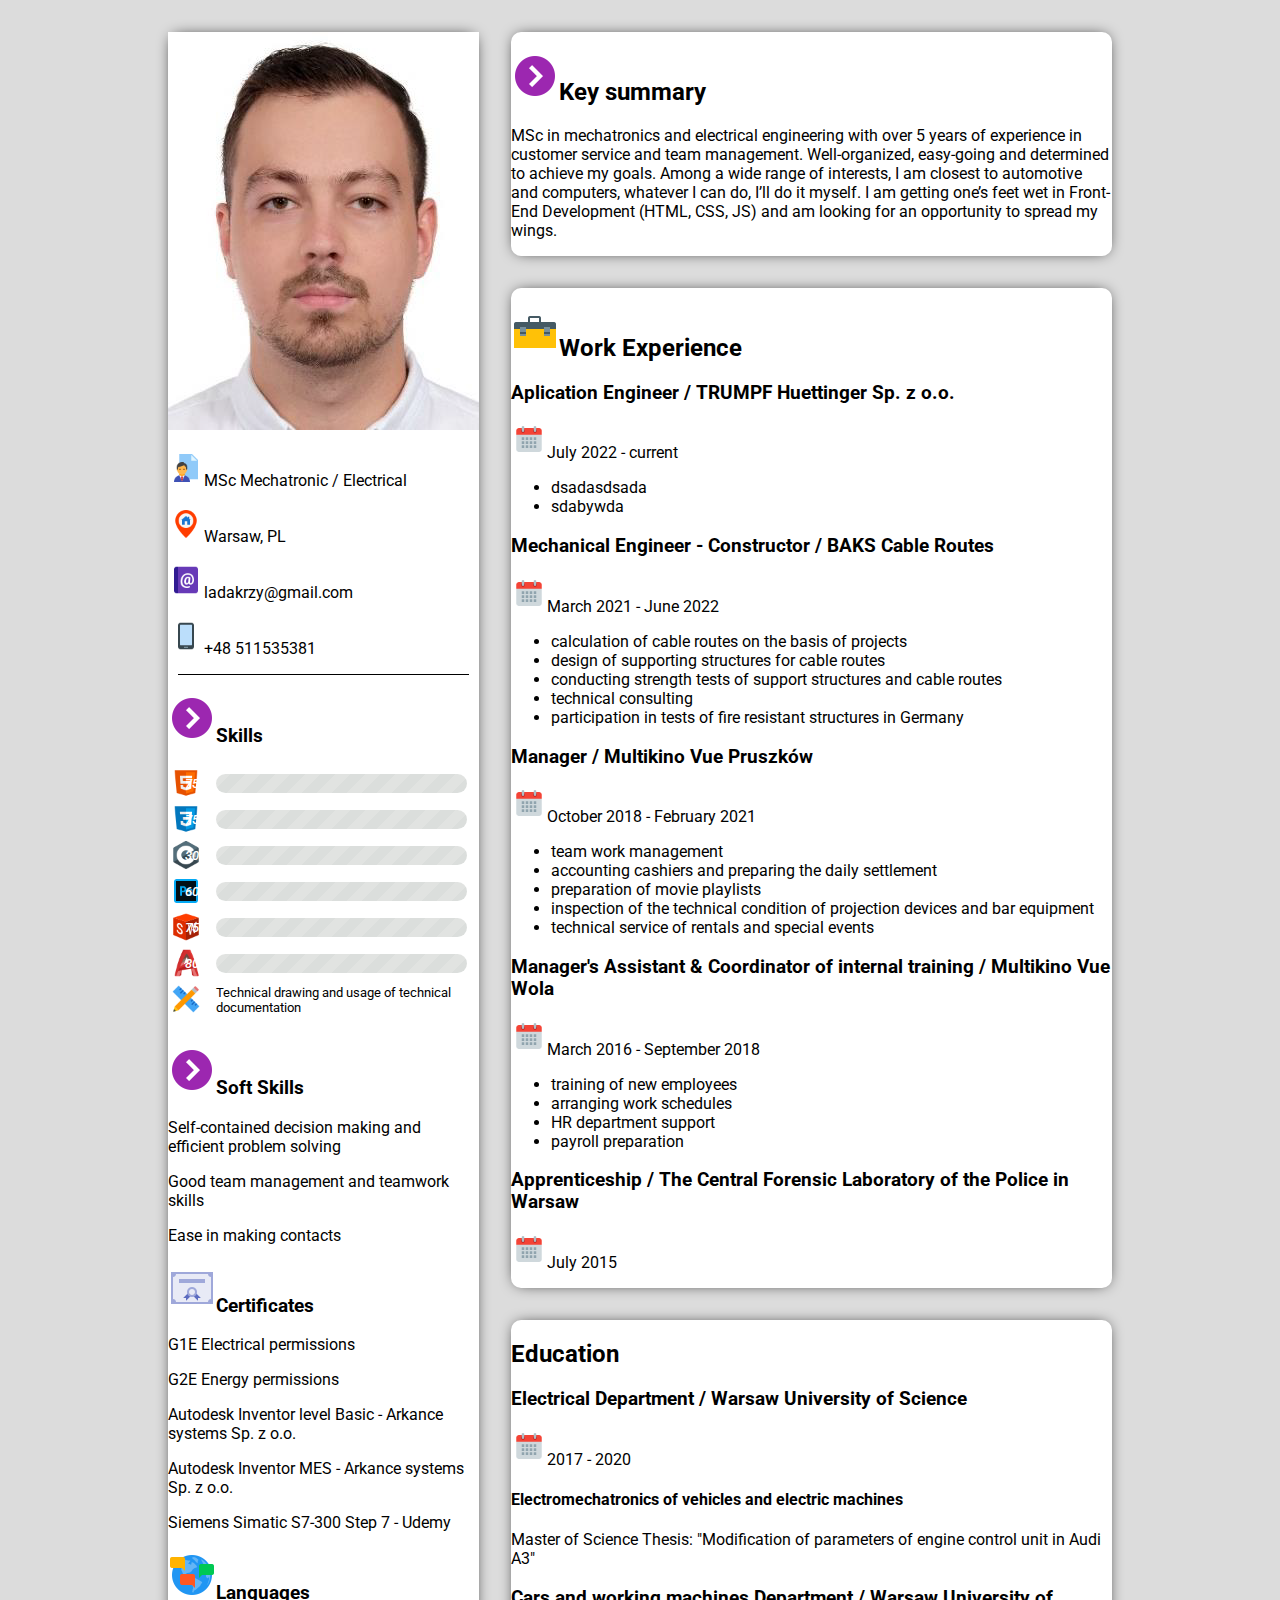
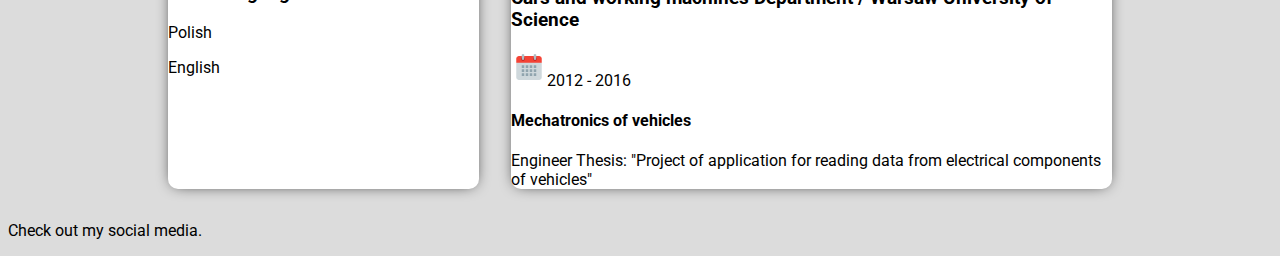
==== index.html @ 316b601c "First version" ====
<!doctype html>
<html lang="pl">
	<head>
		<title>My Online Resume</title>
		<meta charset="utf-8">
		<link href="css/main.css" type="text/css" rel="stylesheet" />
		<link rel="icon" href="img/logo.png"/>
		<meta name="description" content="Online resume of MSc Krzysztof Łada">
		<meta name="author" content="Kierooownik">
		
	</head>
	
	<body>
        <div class="main-content">
            <div class="left-side">
                <div class="foto">
                        <img id="avatar" src="img/foto-doc.png" alt="Myself" title="Kierooownik">
                </div>
                <div class="info">
                    <p><img class="ikona" src="img/student.png">MSc Mechatronic / Electrical </p>
                    <p><img class="ikona" src="img/home.png">Warsaw, PL</p>
                    <p><img class="ikona" src="img/mail.png">ladakrzy@gmail.com</p>
                    <p><img class="ikona" src="img/phone.png">+48 511535381</p>
                    <hr class="content-underline">
                </div>
                <div class="skills">
                    <div>
                        <h3><img src="img/star.png">Skills</h3>
                        
                        <div class="skill"><img class="ikona" src="img/html5.png">
                            <div class="meter stripes">
                                <div class="html"><span>75%</span></div> 
                            </div>
                        </div>
                        <div class="skill"><img class="ikona" src="img/css3.png">
                            <div class="meter stripes">
                                <div class="css"><span>75%</span></div>
                            </div>
                        </div>
                        <div class="skill"> <img class="ikona" src="img/c-sharp.png">
                            <div class="meter stripes">
                                <div class="c-sharp"><span>30%</span></div>
                            </div>
                        </div>
                        <div class="skill"><img class="ikona" src="img/photoshop.png">
                            <div class="meter stripes">
                                <div class="photoshop"><span>60%</span></div>
                            </div>
                        </div>
                        <div class="skill"><img class="ikona" src="img/solidworks.png">
                            <div class="meter stripes">
                                <div class="solid"><span>75%</span></div>
                            </div>    
                        </div>
                        <div class="skill"><img class="ikona" src="img/autocad.png">
                            <div class="meter stripes">
                                <div class="autocad"><span>80%</span></div>
                            </div>
                        </div>
                        <div class="skill"><img class="ikona" src="img/design.png">
                            <p id="draw">Technical drawing and usage of technical documentation</p>

                        </div>
                    </div>
                </div>
                <div class="soft-skills">
                    <div>
                        <h3><img src="img/star.png">Soft Skills</h3>
                        <p>Self-contained decision making and efficient problem solving</p>
                        <p>Good team management and teamwork skills</p>
                        <p>Ease in making contacts</p>
                    </div>
                </div>
                <div class="certificates">
                    <div>
                        <h3><img src="img/certificate.png">Certificates</h3>
                        <p>G1E Electrical permissions</p>
                        <p>G2E Energy permissions</p>
                        <p>Autodesk Inventor level Basic - Arkance systems Sp. z o.o.</p>
                        <p>Autodesk Inventor MES - Arkance systems Sp. z o.o.</p>
                        <p>Siemens Simatic S7-300 Step 7 - Udemy</p>
                    </div>
                </div>
                <div class="languages">
                    <div>
                        <h3><img src="img/language.png">Languages</h3>
                        <p>Polish</p>
                        <p>English</p>
                    </div>
                </div>
            </div>
            <div class="right-side1">
                <div class="summary">
                    <h2><img src="img/star.png">Key summary</h2>
                    <p>MSc in mechatronics and electrical engineering with over 5 years of experience in customer service and team management. Well-organized, easy-going and determined to achieve my goals.
                        Among a wide range of interests, I am closest to automotive and computers, whatever I can do, I’ll do it myself. 
                        I am getting one’s feet wet in Front-End Development (HTML, CSS, JS) and am looking for an opportunity to spread my wings.</p>
                </div>
            </div>
            <div class="right-side2">
                <div class="experience">
                    <h2><img src="img/case.png">Work Experience</h2>
                    <h3>Aplication Engineer / TRUMPF Huettinger Sp. z o.o.</h3>
                    <p class="date-range"><img class="ikona" src=img/calendar.png>July 2022 - current </p>
                    <ul>
                        <li>dsadasdsada</li>
                        <li>sdabywda</li>
                    </ul>
                    <h3>Mechanical Engineer - Constructor / BAKS Cable Routes</h3>
                    <p class="date-range"><img class="ikona" src=img/calendar.png>March 2021 - June 2022</p>
                    <ul>
                        <li>calculation of cable routes on the basis of projects</li>
                        <li>design of supporting structures for cable routes</li>
                        <li>conducting strength tests of support structures and cable routes</li>
                        <li>technical consulting</li>
                        <li>participation in tests of fire resistant structures in Germany</li>
                    </ul>
                    <h3>Manager / Multikino Vue Pruszków</h3>
                    <p class="date-range"><img class="ikona" src=img/calendar.png>October 2018 - February 2021</p>
                    <ul>
                        <li>team work management</li>
                        <li>accounting cashiers and preparing the daily settlement</li>
                        <li>preparation of movie playlists</li>
                        <li>inspection of the technical condition of projection devices and bar equipment</li>
                        <li>technical service of rentals and special events</li>
                    </ul>
                    <h3>Manager's Assistant & Coordinator of internal training / Multikino Vue Wola</h3>
                    <p class="date-range"><img class="ikona" src=img/calendar.png>March 2016 - September 2018</p>
                    <ul>
                        <li>training of new employees</li>
                        <li>arranging work schedules</li>
                        <li>HR department support</li>
                        <li>payroll preparation</li>
                    </ul>
                    <h3>Apprenticeship / The Central Forensic Laboratory of the Police in Warsaw</h3>
                    <p class="date-range"><img class="ikona" src=img/calendar.png>July 2015</p>
                </div>
            </div>
            <div class="right-side3">
                <div class="education">
                    <h2>Education</h2>
                    <h3 class="department">Electrical Department / Warsaw University of Science</h3>
                    <p class="date-range"><img class="ikona" src=img/calendar.png>2017 - 2020</p>
                    <h4 class="speciality">Electromechatronics of vehicles and electric machines</h4>
                    Master of Science
                    Thesis: "Modification of parameters of engine control unit in Audi A3"
                    <h3 class="department">Cars and working machines Department / Warsaw University of Science</h3>
                    <p class="date-range"><img class="ikona" src=img/calendar.png>2012 - 2016</p>
                    <h4 class="speciality">Mechatronics of vehicles</h4>
                    Engineer
                    Thesis: "Project of application for reading data from electrical components of vehicles"
                </div>
            </div>
        </div>
        <footer>
            <p>Check out my social media.</p>
            <p></p>
        </footer>
    </body>

</html>
---- css/main.css ----
@import url(https://fonts.googleapis.com/css?family=Roboto);
body{
    background-color: gainsboro;
    font-family: Roboto;
}
.main-content{
    max-width: 1400px;
    margin: 2em 10em;
    display: grid;
    grid-template-columns: 1fr 1fr 1fr;
    grid-template-areas: 
    "l r1 r1"
    "l r2 r2"
    "l r3 r3"
    ;
    gap: 2em;
}
.content-underline{
    background-color: #000;
    height: 1px;
    border: none;
    margin: 0 10px;
}
.foto{
    text-align: center;
}
.left-side{
    grid-area: l;
    background-color: #fff;
    box-shadow: 0px 0px 15px -5px rgba(0, 0, 0, 1);
    border-radius: 10px;
    
}
.right-side1{
    grid-area: r1;
    background-color: #fff;
    box-shadow: 0px 0px 15px -5px rgba(0, 0, 0, 1);
    border-radius: 10px;
}
.right-side2{
    grid-area: r2;
    background-color: #fff;
    box-shadow: 0px 0px 15px -5px rgba(0, 0, 0, 1);
    border-radius: 10px;
}
.right-side3{
    grid-area: r3;
    background-color: #fff;
    box-shadow: 0px 0px 15px -5px rgba(0, 0, 0, 1);
    border-radius: 10px;
}
/* Wskaźniki skills~~*/
.meter div{
    width: 0%;
}
span{
    color: #fff;
    text-align: center;
    font-size: 0.8rem;
    font-weight: 500;
    float: right;
    padding: 5px;
    font-style: italic;
    margin-top: -0.2rem;
    margin-right: 0.2rem;
}
.skill{
    display: flex;
    flex-direction: row;
    width: 100%;
}
.meter{
    background-color: #cacecbad;
    height: 1.2rem;
    border-radius: 0.6rem;
    text-align: center;
    align-items: center;
    box-shadow: 0 -1px -1px rgba(255, 255, 255, 1);
    width: 100%;
    margin: auto 0.75rem;
}
.stripes {
    background-size: 30px 30px;
    background-image: linear-gradient(
        135deg,
        rgba(255, 255, 255, .15) 25%,
        transparent 25%,
        transparent 50%,
        rgba(255, 255, 255, .15) 50%,
        rgba(255, 255, 255, .15) 75%,
        transparent 75%,
        transparent
    );
    animation: animate-stripes 1.25s linear infinite;
    animation-direction: reverse;
}

.html{
    background-color: #2fce44ad;
    height: 1.2rem;
    border-radius: 0.6rem;
    animation: html 0.5s linear forwards;

}
.css{
    background-color: #2fce44ad;
    height: 1.2rem;
    border-radius: 0.6rem;
    animation: css 0.5s linear forwards;
}
.c-sharp{
    background-color: #2fce44ad;
    height: 1.2rem;
    border-radius: 0.6rem;
    animation: c-sharp 0.5s linear forwards;
}
.photoshop{
    background-color: #2fce44ad;
    height: 1.2rem;
    border-radius: 0.6rem;
    animation: photoshop 0.5s linear forwards;
}
.solid{
    background-color: #2fce44ad;
    height: 1.2rem;
    border-radius: 0.6rem;
    animation: solid 0.5s linear forwards;
}
.autocad{
    background-color: #2fce44ad;
    height: 1.2rem;
    border-radius: 0.6rem;
    animation: autocad 0.5s linear forwards;
}
@keyframes animate-stripes {
    0% {
        background-position: 0 0;
    }

    100% {
        background-position: 60px 0;
    }
}
@keyframes html{
    100%{
        width: 75%;
    }
}
@keyframes css {
    100%{
        width: 75%;
    }
}
@keyframes c-sharp {
    100%{
        width: 30%;
    }
}
@keyframes photoshop {
    100%{
        width: 60%;
    }
}
@keyframes solid {
    100%{
        width: 75%;
    }
}
@keyframes autocad {
    100%{
        width: 80%;
    }
}
/*~~Wskaźniki skills*/
#draw{
    font-size: 0.8rem;
    display: inline;
    margin-top: 0.2rem;
    margin-left: 0.75rem;
}
.ikona{
    width: 2rem;
    height: 2rem;
    padding: 2px;
}
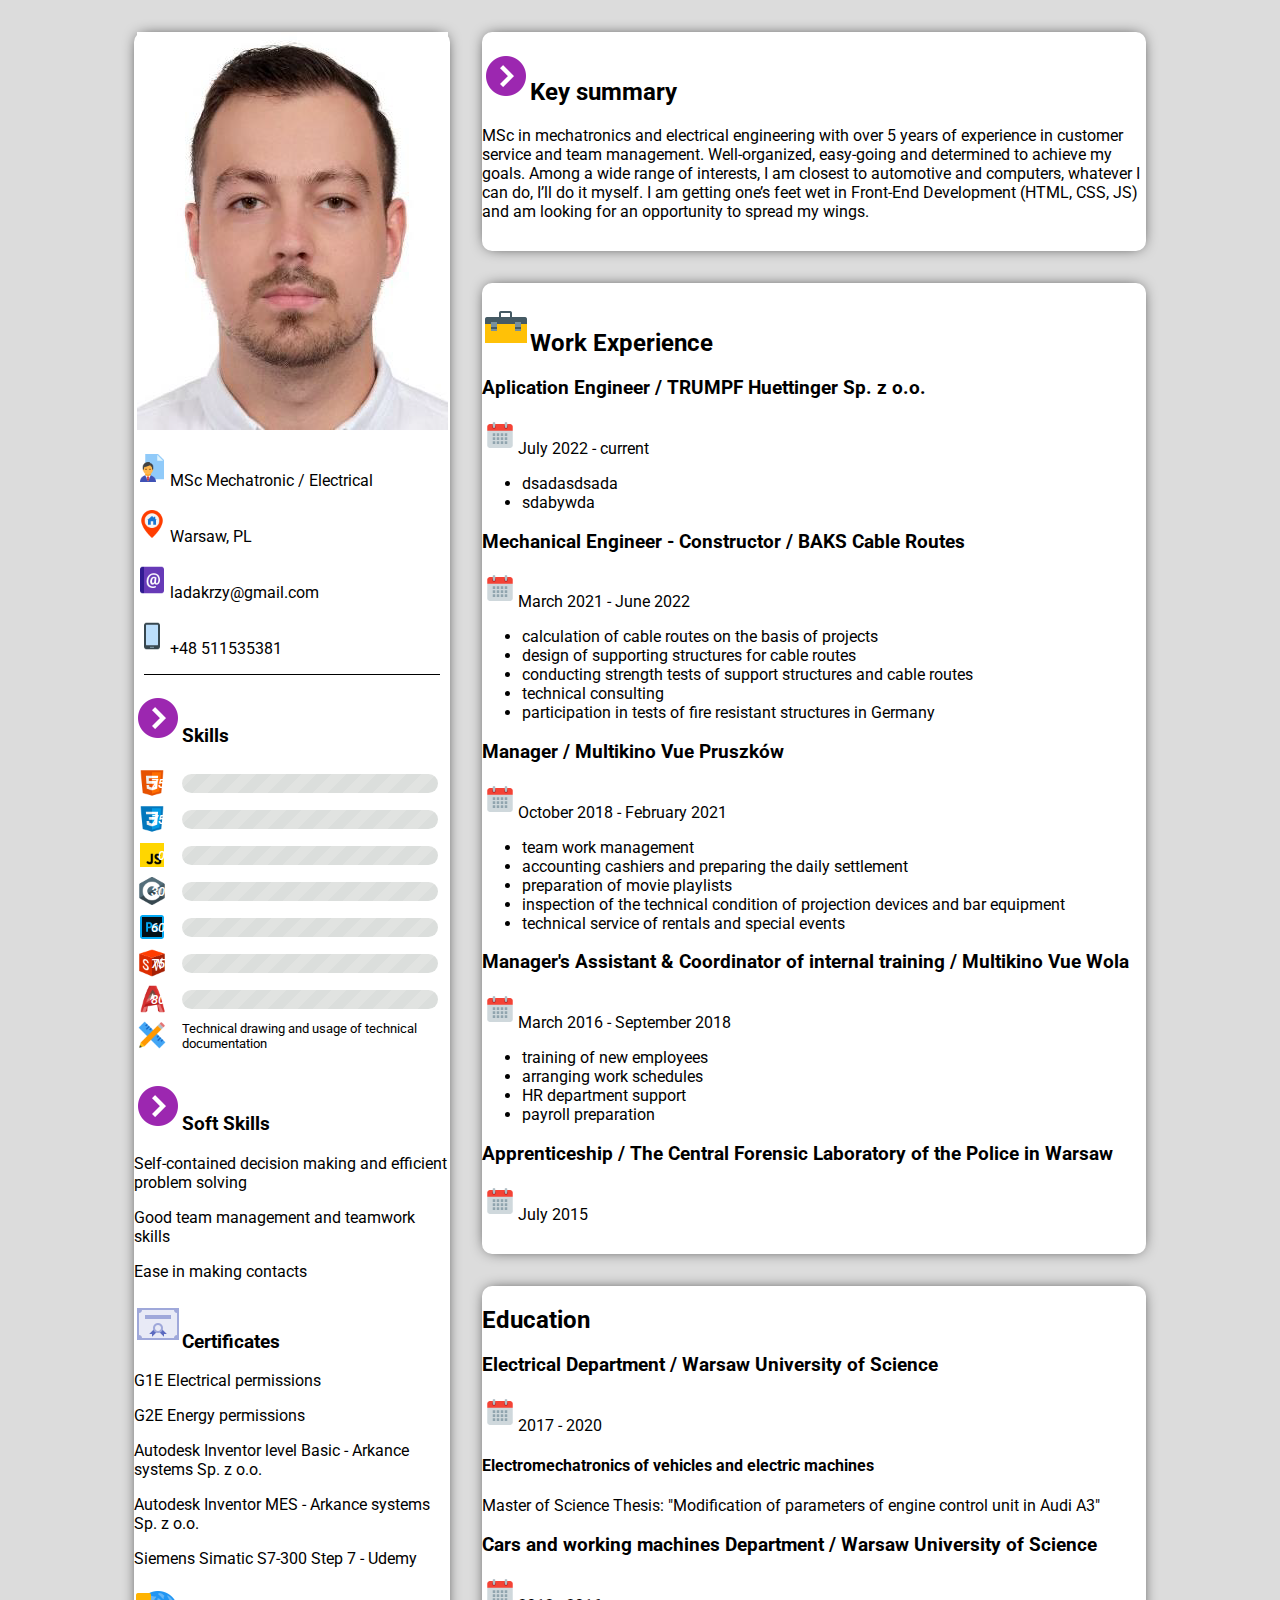
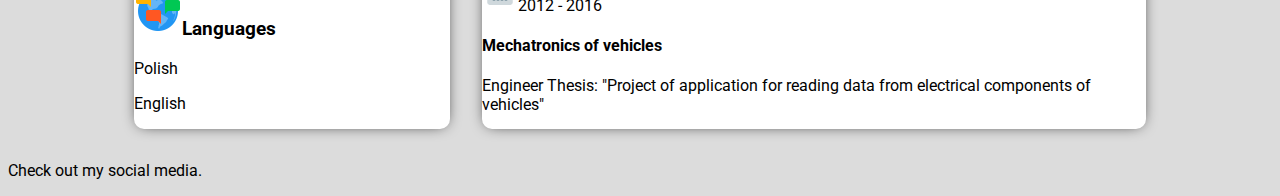
==== commit e4b080c7: "Adding JS skill" ====
--- a/index.html
+++ b/index.html
@@ -35,6 +35,11 @@
                         <div class="skill"><img class="ikona" src="img/css3.png">
                             <div class="meter stripes">
                                 <div class="css"><span>75%</span></div>
+                            </div>
+                        </div>
+                        <div class="skill"><img class="ikona" src="img/javascript.png">
+                            <div class="meter stripes">
+                                <div class="js"><span>0%</span></div>
                             </div>
                         </div>
                         <div class="skill"> <img class="ikona" src="img/c-sharp.png">
--- a/css/main.css
+++ b/css/main.css
@@ -4,8 +4,8 @@
     font-family: Roboto;
 }
 .main-content{
-    max-width: 1400px;
-    margin: 2em 10em;
+    max-width: 80%;
+    margin: 2em auto;
     display: grid;
     grid-template-columns: 1fr 1fr 1fr;
     grid-template-areas: 
@@ -49,7 +49,7 @@
     box-shadow: 0px 0px 15px -5px rgba(0, 0, 0, 1);
     border-radius: 10px;
 }
-/* Wskaźniki skills~~*/
+/*-----------------Wskaźniki skills-----------------~~*/
 .meter div{
     width: 0%;
 }
@@ -108,6 +108,12 @@
     border-radius: 0.6rem;
     animation: css 0.5s linear forwards;
 }
+.js{
+    background-color: #2fce44ad;
+    height: 1.2rem;
+    border-radius: 0.6rem;
+    animation: js 0.5s linear forwards;
+}
 .c-sharp{
     background-color: #2fce44ad;
     height: 1.2rem;
@@ -151,6 +157,11 @@
         width: 75%;
     }
 }
+@keyframes js {
+    100%{
+        width: 0%;
+    }
+}
 @keyframes c-sharp {
     100%{
         width: 30%;
@@ -171,7 +182,7 @@
         width: 80%;
     }
 }
-/*~~Wskaźniki skills*/
+/*~~-----------------Wskaźniki skills-----------------*/
 #draw{
     font-size: 0.8rem;
     display: inline;
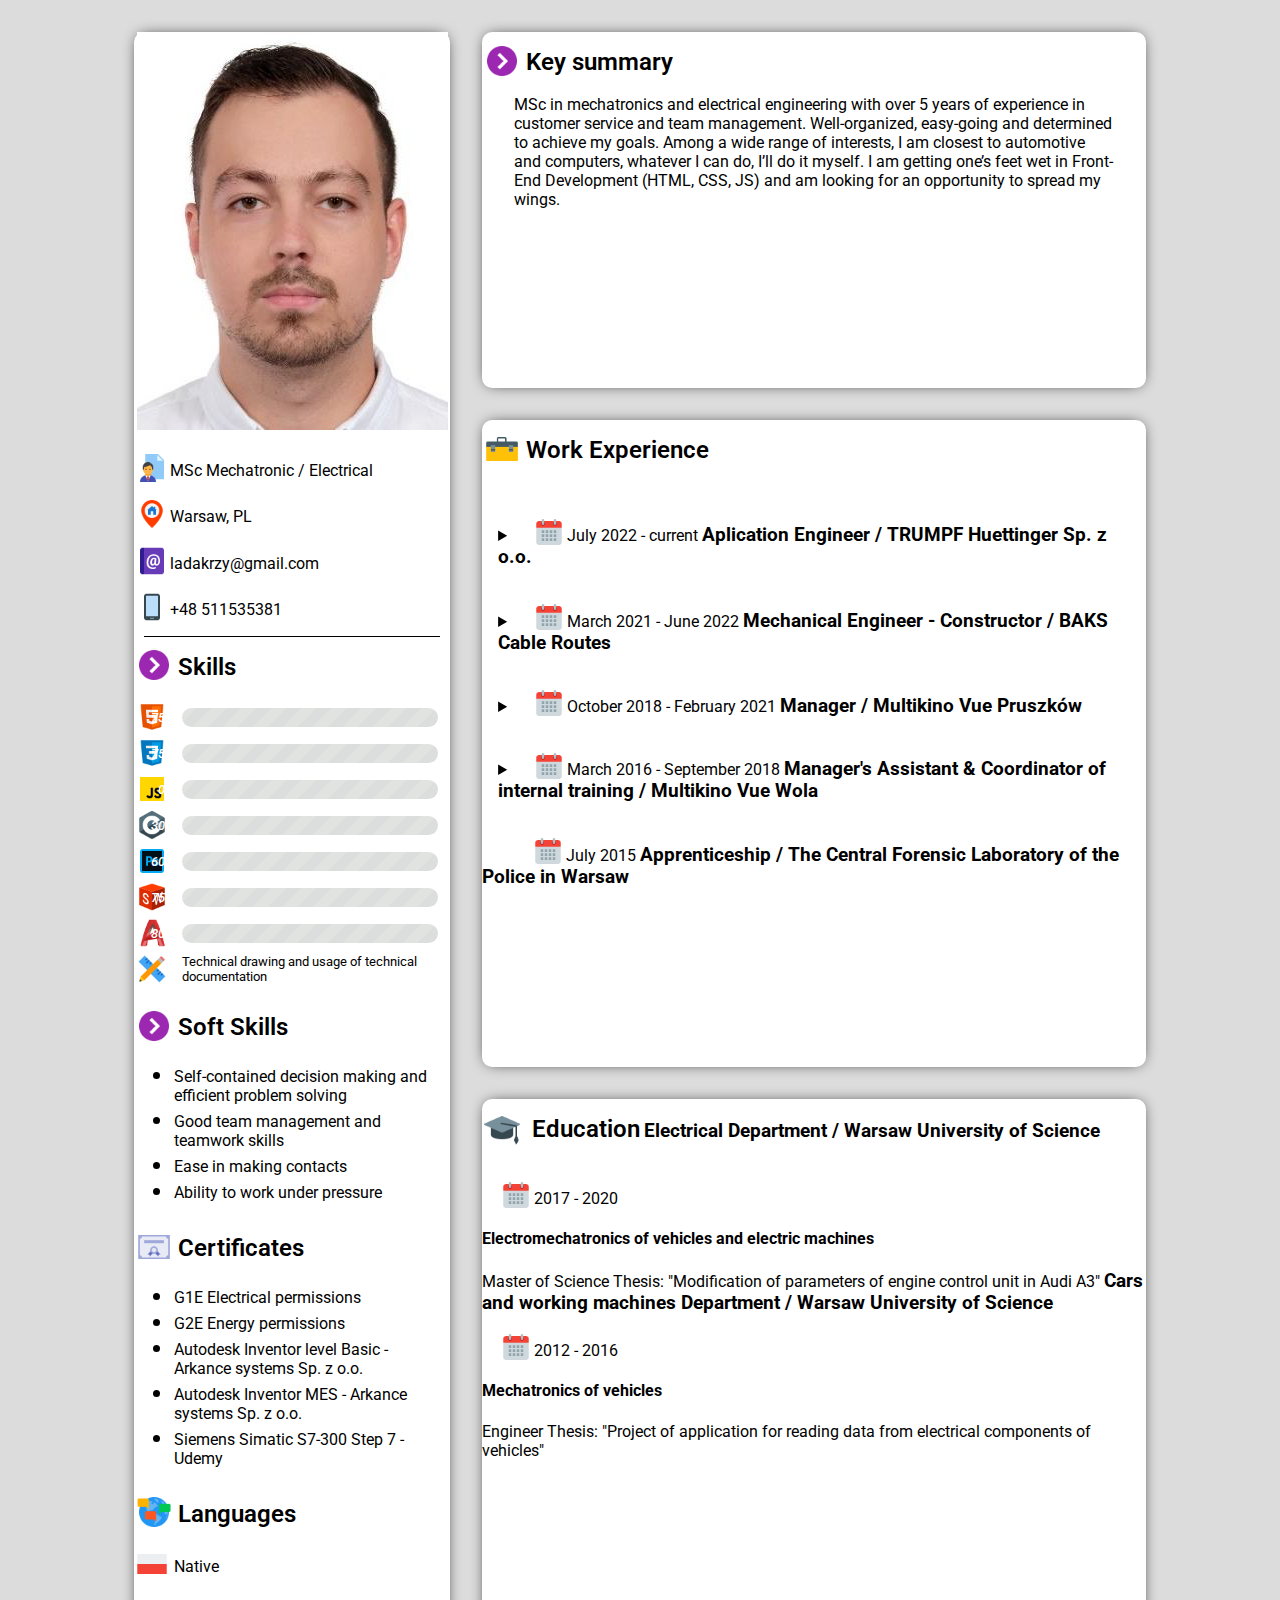
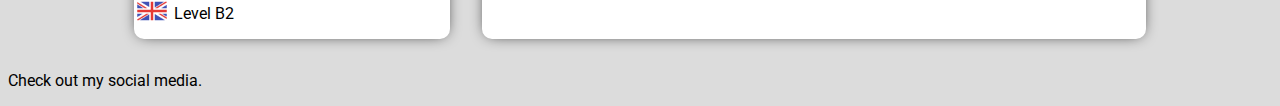
==== commit bd6a4b31: "Updating right side & main margins" ====
--- a/index.html
+++ b/index.html
@@ -24,126 +24,136 @@
                     <hr class="content-underline">
                 </div>
                 <div class="skills">
-                    <div>
-                        <h3><img src="img/star.png">Skills</h3>
-                        
-                        <div class="skill"><img class="ikona" src="img/html5.png">
-                            <div class="meter stripes">
-                                <div class="html"><span>75%</span></div> 
-                            </div>
+                    <p class="h-large"><img class="content-img" src="img/star.png">Skills</p>
+                    <div class="skill"><img class="skill-ico" src="img/html5.png">
+                        <div class="meter stripes">
+                            <div class="html"><span>75%</span></div> 
                         </div>
-                        <div class="skill"><img class="ikona" src="img/css3.png">
-                            <div class="meter stripes">
-                                <div class="css"><span>75%</span></div>
-                            </div>
+                    </div>
+                    <div class="skill"><img class="skill-ico" src="img/css3.png">
+                        <div class="meter stripes">
+                            <div class="css"><span>75%</span></div>
                         </div>
-                        <div class="skill"><img class="ikona" src="img/javascript.png">
-                            <div class="meter stripes">
-                                <div class="js"><span>0%</span></div>
-                            </div>
+                    </div>
+                    <div class="skill"><img class="skill-ico" src="img/javascript.png">
+                        <div class="meter stripes">
+                            <div class="js"><span>0%</span></div>
                         </div>
-                        <div class="skill"> <img class="ikona" src="img/c-sharp.png">
-                            <div class="meter stripes">
-                                <div class="c-sharp"><span>30%</span></div>
-                            </div>
+                    </div>
+                    <div class="skill"> <img class="skill-ico" src="img/c-sharp.png">
+                        <div class="meter stripes">
+                            <div class="c-sharp"><span>30%</span></div>
                         </div>
-                        <div class="skill"><img class="ikona" src="img/photoshop.png">
-                            <div class="meter stripes">
-                                <div class="photoshop"><span>60%</span></div>
-                            </div>
+                    </div>
+                    <div class="skill"><img class="skill-ico" src="img/photoshop.png">
+                        <div class="meter stripes">
+                            <div class="photoshop"><span>60%</span></div>
                         </div>
-                        <div class="skill"><img class="ikona" src="img/solidworks.png">
-                            <div class="meter stripes">
-                                <div class="solid"><span>75%</span></div>
-                            </div>    
+                    </div>
+                    <div class="skill"><img class="skill-ico" src="img/solidworks.png">
+                        <div class="meter stripes">
+                            <div class="solid"><span>75%</span></div>
+                        </div>    
+                    </div>
+                    <div class="skill"><img class="skill-ico" src="img/autocad.png">
+                        <div class="meter stripes">
+                            <div class="autocad"><span>80%</span></div>
                         </div>
-                        <div class="skill"><img class="ikona" src="img/autocad.png">
-                            <div class="meter stripes">
-                                <div class="autocad"><span>80%</span></div>
-                            </div>
-                        </div>
-                        <div class="skill"><img class="ikona" src="img/design.png">
-                            <p id="draw">Technical drawing and usage of technical documentation</p>
-
-                        </div>
+                    </div>
+                    <div class="skill"><img class="skill-ico" src="img/design.png">
+                        <p id="draw">Technical drawing and usage of technical documentation</p>
                     </div>
                 </div>
                 <div class="soft-skills">
-                    <div>
-                        <h3><img src="img/star.png">Soft Skills</h3>
-                        <p>Self-contained decision making and efficient problem solving</p>
-                        <p>Good team management and teamwork skills</p>
-                        <p>Ease in making contacts</p>
-                    </div>
+                    <p class="h-large"><img class="content-img" src="img/star.png">Soft Skills</p>
+                    <ul class="soft-list">
+                        <li>Self-contained decision making and efficient problem solving</li>
+                        <li>Good team management and teamwork skills</li>
+                        <li>Ease in making contacts</li>
+                        <li>Ability to work under pressure</li>
+                    </ul>
                 </div>
                 <div class="certificates">
-                    <div>
-                        <h3><img src="img/certificate.png">Certificates</h3>
-                        <p>G1E Electrical permissions</p>
-                        <p>G2E Energy permissions</p>
-                        <p>Autodesk Inventor level Basic - Arkance systems Sp. z o.o.</p>
-                        <p>Autodesk Inventor MES - Arkance systems Sp. z o.o.</p>
-                        <p>Siemens Simatic S7-300 Step 7 - Udemy</p>
-                    </div>
+                    <p class="h-large"><img class="content-img" src="img/certificate.png">Certificates</p>
+                    <ul class="cert">
+                        <li>G1E Electrical permissions</li>
+                        <li>G2E Energy permissions</li>
+                        <li>Autodesk Inventor level Basic - Arkance systems Sp. z o.o.</li>
+                        <li>Autodesk Inventor MES - Arkance systems Sp. z o.o.</li>
+                        <li>Siemens Simatic S7-300 Step 7 - Udemy</li>
+                    </ul>
                 </div>
                 <div class="languages">
-                    <div>
-                        <h3><img src="img/language.png">Languages</h3>
-                        <p>Polish</p>
-                        <p>English</p>
-                    </div>
+                    <p class="h-large"><img class="content-img" src="img/language.png">Languages</p>
+                    
+                        <p class="lang"><img class="ikona flaga" src="img/pol.png"> Native</p>
+                        <p class="lang"><img class="ikona flaga" src="img/eng.png"> Level B2</p>
                 </div>
             </div>
             <div class="right-side1">
                 <div class="summary">
-                    <h2><img src="img/star.png">Key summary</h2>
-                    <p>MSc in mechatronics and electrical engineering with over 5 years of experience in customer service and team management. Well-organized, easy-going and determined to achieve my goals.
+                    <p class="h-large"><img class="content-img" src="img/star.png">Key summary</p>
+                    <p class="about">MSc in mechatronics and electrical engineering with over 5 years of experience in customer service and team management. Well-organized, easy-going and determined to achieve my goals.
                         Among a wide range of interests, I am closest to automotive and computers, whatever I can do, I’ll do it myself. 
                         I am getting one’s feet wet in Front-End Development (HTML, CSS, JS) and am looking for an opportunity to spread my wings.</p>
                 </div>
             </div>
             <div class="right-side2">
                 <div class="experience">
-                    <h2><img src="img/case.png">Work Experience</h2>
-                    <h3>Aplication Engineer / TRUMPF Huettinger Sp. z o.o.</h3>
-                    <p class="date-range"><img class="ikona" src=img/calendar.png>July 2022 - current </p>
-                    <ul>
-                        <li>dsadasdsada</li>
-                        <li>sdabywda</li>
-                    </ul>
-                    <h3>Mechanical Engineer - Constructor / BAKS Cable Routes</h3>
-                    <p class="date-range"><img class="ikona" src=img/calendar.png>March 2021 - June 2022</p>
-                    <ul>
-                        <li>calculation of cable routes on the basis of projects</li>
-                        <li>design of supporting structures for cable routes</li>
-                        <li>conducting strength tests of support structures and cable routes</li>
-                        <li>technical consulting</li>
-                        <li>participation in tests of fire resistant structures in Germany</li>
-                    </ul>
-                    <h3>Manager / Multikino Vue Pruszków</h3>
-                    <p class="date-range"><img class="ikona" src=img/calendar.png>October 2018 - February 2021</p>
-                    <ul>
-                        <li>team work management</li>
-                        <li>accounting cashiers and preparing the daily settlement</li>
-                        <li>preparation of movie playlists</li>
-                        <li>inspection of the technical condition of projection devices and bar equipment</li>
-                        <li>technical service of rentals and special events</li>
-                    </ul>
-                    <h3>Manager's Assistant & Coordinator of internal training / Multikino Vue Wola</h3>
-                    <p class="date-range"><img class="ikona" src=img/calendar.png>March 2016 - September 2018</p>
-                    <ul>
-                        <li>training of new employees</li>
-                        <li>arranging work schedules</li>
-                        <li>HR department support</li>
-                        <li>payroll preparation</li>
-                    </ul>
-                    <h3>Apprenticeship / The Central Forensic Laboratory of the Police in Warsaw</h3>
-                    <p class="date-range"><img class="ikona" src=img/calendar.png>July 2015</p>
+                    <p class="h-large"><img class="content-img" src="img/case.png">Work Experience</p>
+                    <details>
+                        <summary>
+                            <time class="date-range"><img class="ikona" src=img/calendar.png>July 2022 - current </time>
+                            <h3>Aplication Engineer / TRUMPF Huettinger Sp. z o.o.</h3>
+                        </summary>
+                        <ul>
+                            <li>dsadasdsada</li>
+                            <li>sdabywda</li>
+                        </ul>
+                    </details>
+                    <details>
+                        <summary>
+                            <time class="date-range"><img class="ikona" src=img/calendar.png>March 2021 - June 2022</time>
+                            <h3>Mechanical Engineer - Constructor / BAKS Cable Routes</h3>
+                        </summary>
+                        <ul>
+                            <li>calculation of cable routes on the basis of projects</li>
+                            <li>design of supporting structures for cable routes</li>
+                            <li>conducting strength tests of support structures and cable routes</li>
+                            <li>technical consulting</li>
+                            <li>participation in tests of fire resistant structures in Germany</li>
+                        </ul>
+                    </details>
+                    <details>
+                        <summary><time class="date-range"><img class="ikona" src=img/calendar.png>October 2018 - February 2021</time>
+                            <h3>Manager / Multikino Vue Pruszków</h3></summary>
+                        <ul>
+                            <li>team work management</li>
+                            <li>accounting cashiers and preparing the daily settlement</li>
+                            <li>preparation of movie playlists</li>
+                            <li>inspection of the technical condition of projection devices and bar equipment</li>
+                            <li>technical service of rentals and special events</li>
+                        </ul>
+                    </details>
+                    <details>
+                        <summary>
+                            <time class="date-range"><img class="ikona" src=img/calendar.png>March 2016 - September 2018</time>
+                            <h3>Manager's Assistant & Coordinator of internal training / Multikino Vue Wola</h3>
+                        </summary>
+                        <ul>
+                            <li>training of new employees</li>
+                            <li>arranging work schedules</li>
+                            <li>HR department support</li>
+                            <li>payroll preparation</li>
+                        </ul>
+                    </details>
+                            <time class="date-range police"><img class="ikona" src=img/calendar.png>July 2015</time>
+                            <h3>Apprenticeship / The Central Forensic Laboratory of the Police in Warsaw</h3>    
                 </div>
             </div>
             <div class="right-side3">
                 <div class="education">
-                    <h2>Education</h2>
+                    <p class="h-large"><img class="content-img" src="img/education.png"> Education</p>
                     <h3 class="department">Electrical Department / Warsaw University of Science</h3>
                     <p class="date-range"><img class="ikona" src=img/calendar.png>2017 - 2020</p>
                     <h4 class="speciality">Electromechatronics of vehicles and electric machines</h4>
--- a/css/main.css
+++ b/css/main.css
@@ -21,6 +21,20 @@
     border: none;
     margin: 0 10px;
 }
+.content-img{
+    margin-top: -0.25em;
+    margin-left: 2px;
+    height: 1.5em;
+    vertical-align: middle;
+    padding-right: 0.25em;
+}
+.h-large{
+    font-size: 1.5em;
+    display: inline-block;
+    margin-top: 16px;
+    margin-bottom: 16px;
+    font-weight: 600;
+}
 .foto{
     text-align: center;
 }
@@ -50,6 +64,11 @@
     border-radius: 10px;
 }
 /*-----------------Wskaźniki skills-----------------~~*/
+.skill-ico{
+    width: 2rem;
+    height: 2rem;
+    padding: 2px;
+}
 .meter div{
     width: 0%;
 }
@@ -183,6 +202,40 @@
     }
 }
 /*~~-----------------Wskaźniki skills-----------------*/
+li::marker {
+    font-size: 1.5em;
+}
+.soft-list{
+    margin-top: 0px;
+    margin-right: 1em;
+}
+.cert{
+    margin-top: 0;
+    margin-right: 1em;
+}
+.lang{
+    margin-top: 0;
+}
+.about{
+    margin: 0 2em;
+}
+.date-range{
+    margin-left: 1em;
+}
+h3{
+    display: inline;
+    margin-top: 0rem;
+}
+details{
+    margin: 2em 1em;
+}
+summary >*{
+    display: inline;
+    cursor: pointer;
+}
+.police{
+    margin-left: 3em;
+}
 #draw{
     font-size: 0.8rem;
     display: inline;
@@ -193,4 +246,5 @@
     width: 2rem;
     height: 2rem;
     padding: 2px;
-}
+    margin-bottom: -0.6rem;
+}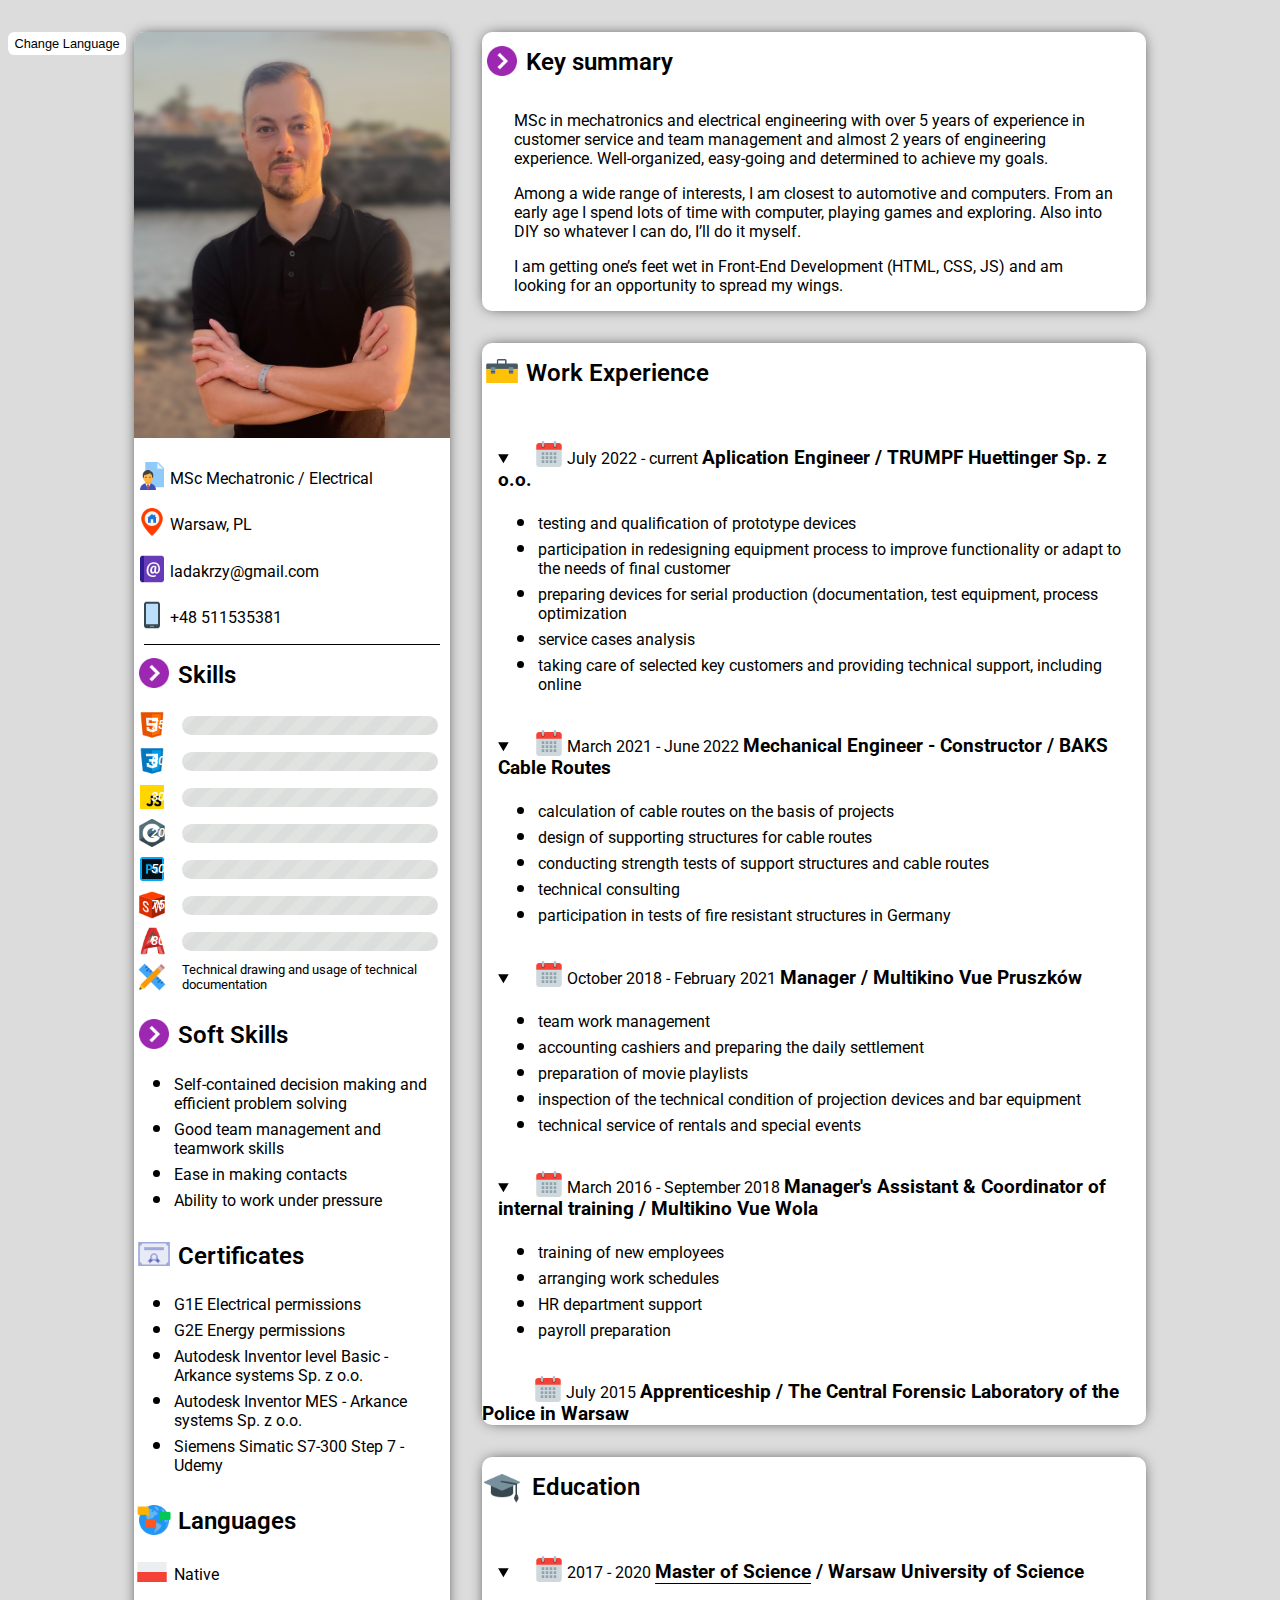
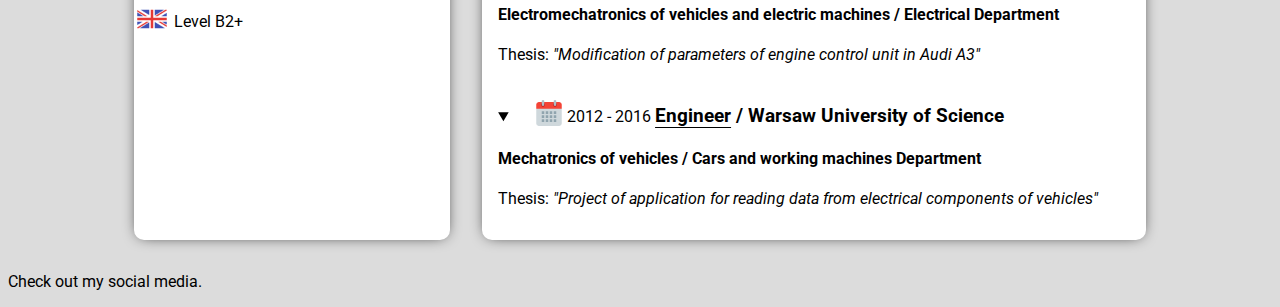
==== commit efc181ea: "Update of skills, summary & education. Final v1" ====
--- a/index.html
+++ b/index.html
@@ -11,10 +11,19 @@
 	</head>
 	
 	<body>
+<!-----------------Language Selector & Dark Mode----------------->
+        <div id="p-lang">
+            <button class="langbtn">Change Language</button>
+            <div class="p-lang-content">
+                <a href="index.html">EN</a>
+                <a href="index-pl.html">PL</a>
+            </div>
+        </div>
         <div class="main-content">
+<!-----------------Left Side----------------->
             <div class="left-side">
                 <div class="foto">
-                        <img id="avatar" src="img/foto-doc.png" alt="Myself" title="Kierooownik">
+                        <img id="avatar" src="img/foto-doc2.png" alt="Myself" title="Krzysztof">
                 </div>
                 <div class="info">
                     <p><img class="ikona" src="img/student.png">MSc Mechatronic / Electrical </p>
@@ -27,37 +36,37 @@
                     <p class="h-large"><img class="content-img" src="img/star.png">Skills</p>
                     <div class="skill"><img class="skill-ico" src="img/html5.png">
                         <div class="meter stripes">
-                            <div class="html"><span>75%</span></div> 
+                            <div class="html"><span class="percentage">75%</span></div> 
                         </div>
                     </div>
                     <div class="skill"><img class="skill-ico" src="img/css3.png">
                         <div class="meter stripes">
-                            <div class="css"><span>75%</span></div>
+                            <div class="css"><span class="percentage">80%</span></div>
                         </div>
                     </div>
                     <div class="skill"><img class="skill-ico" src="img/javascript.png">
                         <div class="meter stripes">
-                            <div class="js"><span>0%</span></div>
+                            <div class="js"><span class="percentage">30%</span></div>
                         </div>
                     </div>
                     <div class="skill"> <img class="skill-ico" src="img/c-sharp.png">
                         <div class="meter stripes">
-                            <div class="c-sharp"><span>30%</span></div>
+                            <div class="c-sharp"><span class="percentage">20%</span></div>
                         </div>
                     </div>
                     <div class="skill"><img class="skill-ico" src="img/photoshop.png">
                         <div class="meter stripes">
-                            <div class="photoshop"><span>60%</span></div>
+                            <div class="photoshop"><span class="percentage">50%</span></div>
                         </div>
                     </div>
                     <div class="skill"><img class="skill-ico" src="img/solidworks.png">
                         <div class="meter stripes">
-                            <div class="solid"><span>75%</span></div>
+                            <div class="solid"><span class="percentage">75%</span></div>
                         </div>    
                     </div>
                     <div class="skill"><img class="skill-ico" src="img/autocad.png">
                         <div class="meter stripes">
-                            <div class="autocad"><span>80%</span></div>
+                            <div class="autocad"><span class="percentage">80%</span></div>
                         </div>
                     </div>
                     <div class="skill"><img class="skill-ico" src="img/design.png">
@@ -87,31 +96,39 @@
                     <p class="h-large"><img class="content-img" src="img/language.png">Languages</p>
                     
                         <p class="lang"><img class="ikona flaga" src="img/pol.png"> Native</p>
-                        <p class="lang"><img class="ikona flaga" src="img/eng.png"> Level B2</p>
-                </div>
-            </div>
+                        <p class="lang"><img class="ikona flaga" src="img/eng.png"> Level B2+</p>
+                </div>
+            </div>
+
+<!-----------------Right Side----------------->
             <div class="right-side1">
                 <div class="summary">
                     <p class="h-large"><img class="content-img" src="img/star.png">Key summary</p>
-                    <p class="about">MSc in mechatronics and electrical engineering with over 5 years of experience in customer service and team management. Well-organized, easy-going and determined to achieve my goals.
-                        Among a wide range of interests, I am closest to automotive and computers, whatever I can do, I’ll do it myself. 
-                        I am getting one’s feet wet in Front-End Development (HTML, CSS, JS) and am looking for an opportunity to spread my wings.</p>
+                    <div class="about">
+                        <p>MSc in mechatronics and electrical engineering with over 5 years of experience in customer service and team management and almost 2 years of engineering experience. Well-organized, easy-going and determined to achieve my goals.</p>
+                        <p>Among a wide range of interests, I am closest to automotive and computers. From an early age I spend lots of time with computer, playing games and exploring. Also into DIY so whatever I can do, I’ll do it myself. </p>
+                        <p>I am getting one’s feet wet in Front-End Development (HTML, CSS, JS) and am looking for an opportunity to spread my wings.</p>
+                    </div>
                 </div>
             </div>
             <div class="right-side2">
+<!-----------------Experience----------------->                
                 <div class="experience">
                     <p class="h-large"><img class="content-img" src="img/case.png">Work Experience</p>
-                    <details>
+                    <details open>
                         <summary>
                             <time class="date-range"><img class="ikona" src=img/calendar.png>July 2022 - current </time>
                             <h3>Aplication Engineer / TRUMPF Huettinger Sp. z o.o.</h3>
                         </summary>
                         <ul>
-                            <li>dsadasdsada</li>
-                            <li>sdabywda</li>
-                        </ul>
-                    </details>
-                    <details>
+                            <li>testing and qualification of prototype devices</li>
+                            <li>participation in redesigning equipment process to improve functionality or adapt to the needs of final customer</li>
+                            <li>preparing devices for serial production (documentation, test equipment, process optimization</li>
+                            <li>service cases analysis</li>
+                            <li>taking care of selected key customers and providing technical support, including online</li>
+                        </ul>
+                    </details>
+                    <details open>
                         <summary>
                             <time class="date-range"><img class="ikona" src=img/calendar.png>March 2021 - June 2022</time>
                             <h3>Mechanical Engineer - Constructor / BAKS Cable Routes</h3>
@@ -124,7 +141,7 @@
                             <li>participation in tests of fire resistant structures in Germany</li>
                         </ul>
                     </details>
-                    <details>
+                    <details open>
                         <summary><time class="date-range"><img class="ikona" src=img/calendar.png>October 2018 - February 2021</time>
                             <h3>Manager / Multikino Vue Pruszków</h3></summary>
                         <ul>
@@ -135,7 +152,7 @@
                             <li>technical service of rentals and special events</li>
                         </ul>
                     </details>
-                    <details>
+                    <details open>
                         <summary>
                             <time class="date-range"><img class="ikona" src=img/calendar.png>March 2016 - September 2018</time>
                             <h3>Manager's Assistant & Coordinator of internal training / Multikino Vue Wola</h3>
@@ -151,19 +168,26 @@
                             <h3>Apprenticeship / The Central Forensic Laboratory of the Police in Warsaw</h3>    
                 </div>
             </div>
+<!-----------------Education----------------->        
             <div class="right-side3">
                 <div class="education">
                     <p class="h-large"><img class="content-img" src="img/education.png"> Education</p>
-                    <h3 class="department">Electrical Department / Warsaw University of Science</h3>
-                    <p class="date-range"><img class="ikona" src=img/calendar.png>2017 - 2020</p>
-                    <h4 class="speciality">Electromechatronics of vehicles and electric machines</h4>
-                    Master of Science
-                    Thesis: "Modification of parameters of engine control unit in Audi A3"
-                    <h3 class="department">Cars and working machines Department / Warsaw University of Science</h3>
-                    <p class="date-range"><img class="ikona" src=img/calendar.png>2012 - 2016</p>
-                    <h4 class="speciality">Mechatronics of vehicles</h4>
-                    Engineer
-                    Thesis: "Project of application for reading data from electrical components of vehicles"
+                    <details open>
+                    <summary><time class="date-range"><img class="ikona" src=img/calendar.png>2017 - 2020</time>
+                        <h3 class="department"><span class="science-title">Master of Science</span> / Warsaw University of Science</h3>
+                    </summary>    
+                        <h4 class="speciality">Electromechatronics of vehicles and electric machines / Electrical Department </h4>
+                    <p>Thesis: <em>"Modification of parameters of engine control unit in Audi A3"</em></p>
+                    </details>
+                    
+                    <details open>
+                    <summary><time class="date-range"><img class="ikona" src=img/calendar.png>2012 - 2016</time>
+                        <h3 class="department"><span class="science-title">Engineer</span> / Warsaw University of Science</h3>
+                    </summary>
+                        <h4 class="speciality">Mechatronics of vehicles / Cars and working machines Department</h4>
+                    <p>Thesis: <em>"Project of application for reading data from electrical components of vehicles"</em></p>
+                    </details>
+                    
                 </div>
             </div>
         </div>
--- a/css/main.css
+++ b/css/main.css
@@ -1,3 +1,4 @@
+/*-----------------Global Style-----------------*/
 @import url(https://fonts.googleapis.com/css?family=Roboto);
 body{
     background-color: gainsboro;
@@ -21,6 +22,10 @@
     border: none;
     margin: 0 10px;
 }
+#avatar{
+    width: 100%;
+    border-radius: 10px 10px 0 0;
+}
 .content-img{
     margin-top: -0.25em;
     margin-left: 2px;
@@ -63,6 +68,45 @@
     box-shadow: 0px 0px 15px -5px rgba(0, 0, 0, 1);
     border-radius: 10px;
 }
+/*-----------------Language Dropdown-----------------*/
+.langbtn{
+    background-color: white;
+    color: #000;
+    padding: 0.3em 0.5em;
+    font-size: 0.8em;
+    border: none;
+    border-radius: 0.5em;
+}
+#p-lang{
+    position: absolute;
+    display: inline-block;
+}
+.p-lang-content{
+    display: none;
+    position: absolute;
+    background-color: #fff;
+    box-shadow: 0 0.5em 1em 0 rgba(0,0,0,0.2);
+    width: 100%;
+    font-size: 0.8em;
+    text-align: center;
+    border: none;
+    border-radius: 0.5em;
+}
+.p-lang-content a{
+    color: #000;
+    text-decoration: none;
+    display: block;
+    padding-top: 0.2em;
+}
+#p-lang:hover .langbtn {
+    font-weight: bold;
+}
+#p-lang:hover .p-lang-content{
+    display: block;
+}
+.p-lang-content a:hover{
+    background-color: #e1e4e1ad;
+}
 /*-----------------Wskaźniki skills-----------------~~*/
 .skill-ico{
     width: 2rem;
@@ -72,7 +116,7 @@
 .meter div{
     width: 0%;
 }
-span{
+.percentage{
     color: #fff;
     text-align: center;
     font-size: 0.8rem;
@@ -173,22 +217,22 @@
 }
 @keyframes css {
     100%{
-        width: 75%;
+        width: 80%;
     }
 }
 @keyframes js {
     100%{
-        width: 0%;
+        width: 30%;
     }
 }
 @keyframes c-sharp {
     100%{
-        width: 30%;
+        width: 20%;
     }
 }
 @keyframes photoshop {
     100%{
-        width: 60%;
+        width: 50%;
     }
 }
 @keyframes solid {
@@ -217,7 +261,7 @@
     margin-top: 0;
 }
 .about{
-    margin: 0 2em;
+    margin: 1em 2em;
 }
 .date-range{
     margin-left: 1em;
@@ -247,4 +291,8 @@
     height: 2rem;
     padding: 2px;
     margin-bottom: -0.6rem;
+}
+.science-title{
+    text-decoration: underline;
+    text-underline-offset: 0.25em;
 }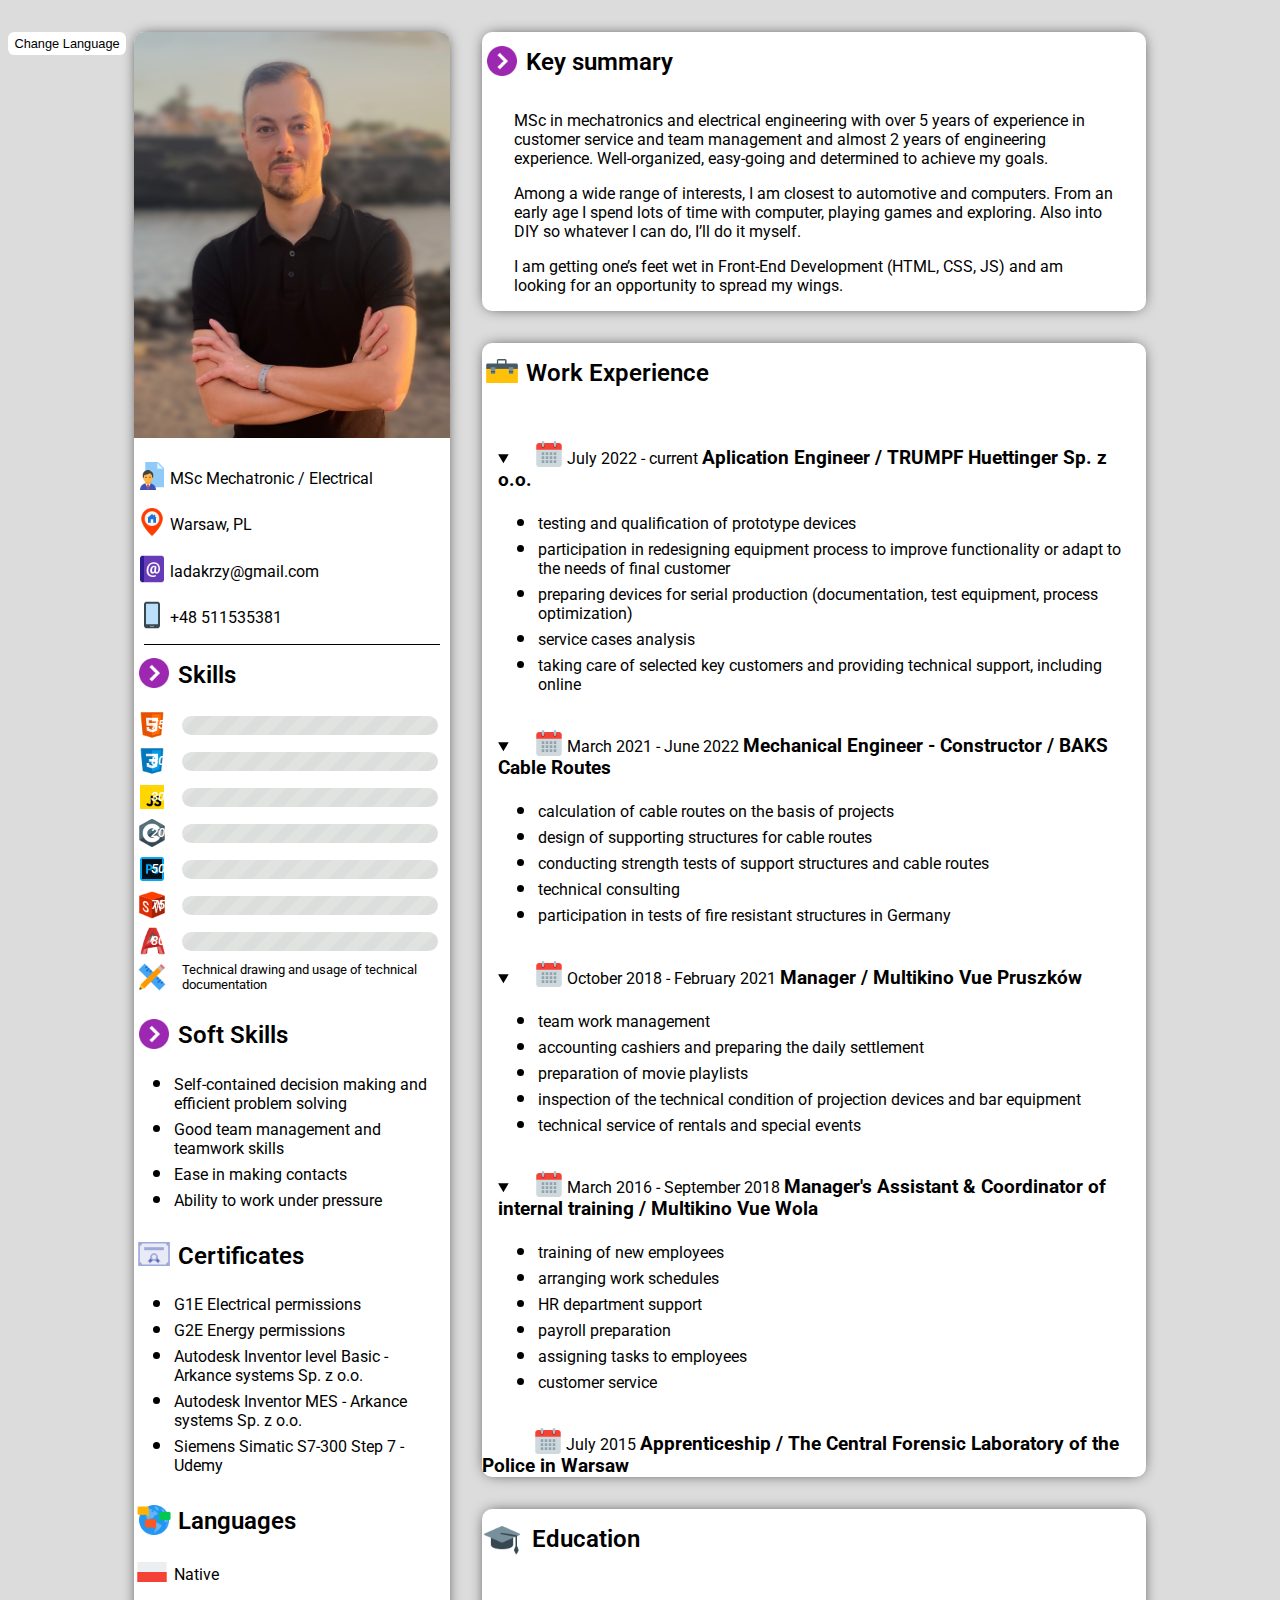
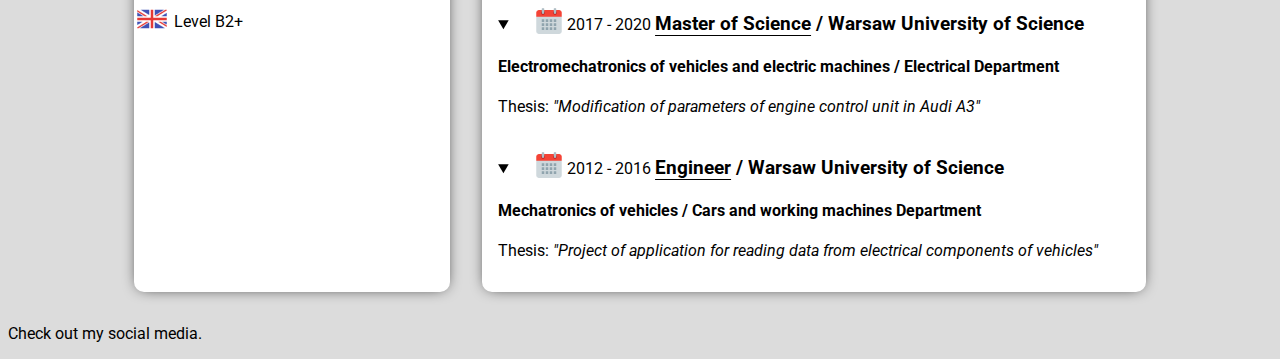
==== commit dfb5e880: "Dodana polska wersja strony" ====
--- a/index.html
+++ b/index.html
@@ -11,7 +11,7 @@
 	</head>
 	
 	<body>
-<!-----------------Language Selector & Dark Mode----------------->
+<!-----------------Language Selector ----------------->
         <div id="p-lang">
             <button class="langbtn">Change Language</button>
             <div class="p-lang-content">
@@ -123,7 +123,7 @@
                         <ul>
                             <li>testing and qualification of prototype devices</li>
                             <li>participation in redesigning equipment process to improve functionality or adapt to the needs of final customer</li>
-                            <li>preparing devices for serial production (documentation, test equipment, process optimization</li>
+                            <li>preparing devices for serial production (documentation, test equipment, process optimization)</li>
                             <li>service cases analysis</li>
                             <li>taking care of selected key customers and providing technical support, including online</li>
                         </ul>
@@ -162,6 +162,8 @@
                             <li>arranging work schedules</li>
                             <li>HR department support</li>
                             <li>payroll preparation</li>
+                            <li>assigning tasks to employees</li>
+                            <li>customer service</li>
                         </ul>
                     </details>
                             <time class="date-range police"><img class="ikona" src=img/calendar.png>July 2015</time>
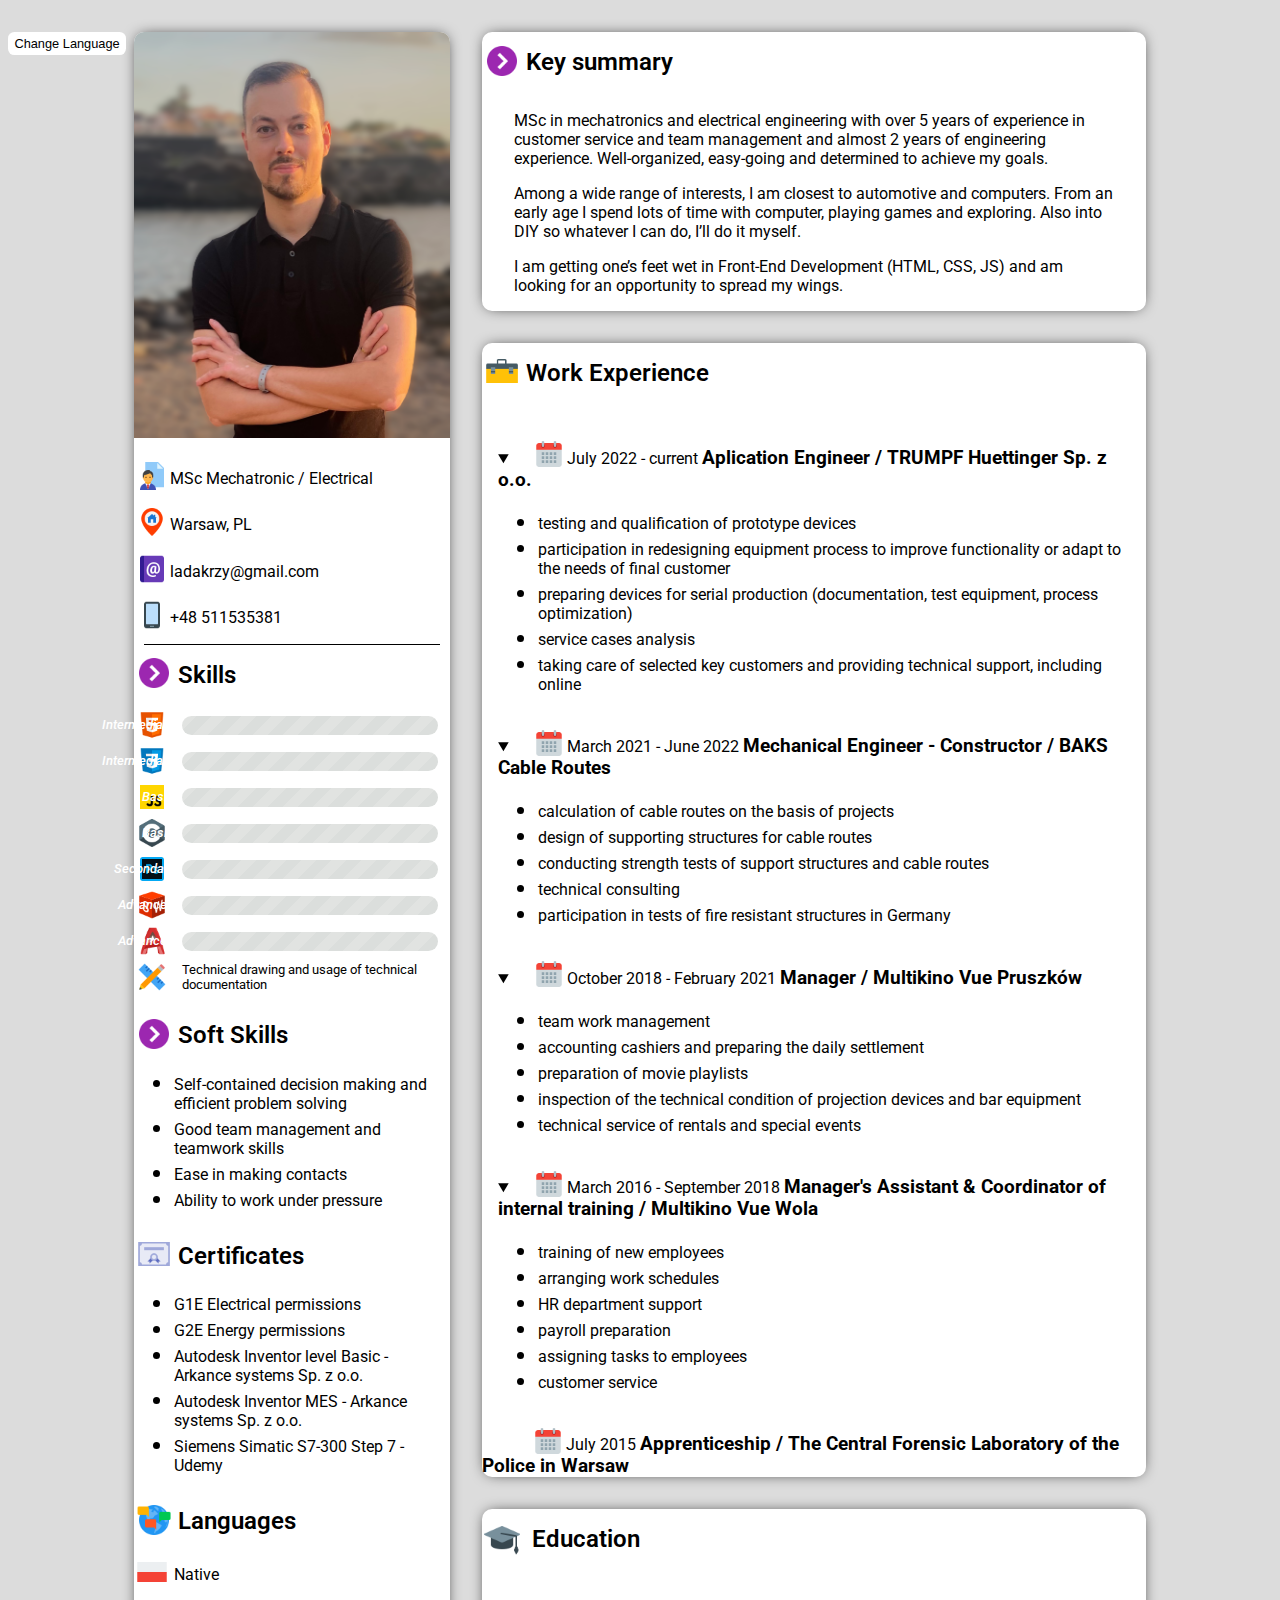
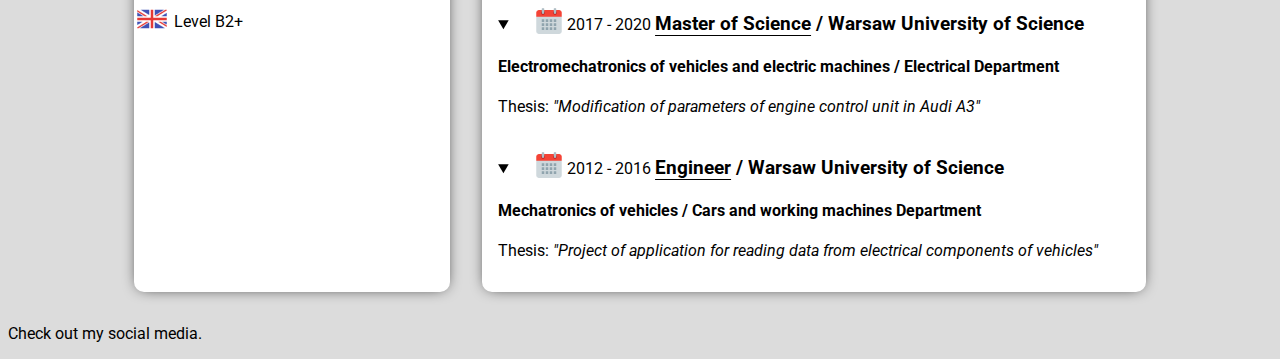
==== commit eacd449f: "Poziomy znajomości oprogramowania słownie" ====
--- a/index.html
+++ b/index.html
@@ -36,37 +36,37 @@
                     <p class="h-large"><img class="content-img" src="img/star.png">Skills</p>
                     <div class="skill"><img class="skill-ico" src="img/html5.png">
                         <div class="meter stripes">
-                            <div class="html"><span class="percentage">75%</span></div> 
+                            <div class="html"><span class="percentage">Intermediate</span></div> 
                         </div>
                     </div>
                     <div class="skill"><img class="skill-ico" src="img/css3.png">
                         <div class="meter stripes">
-                            <div class="css"><span class="percentage">80%</span></div>
+                            <div class="css"><span class="percentage">Intermediate</span></div>
                         </div>
                     </div>
                     <div class="skill"><img class="skill-ico" src="img/javascript.png">
                         <div class="meter stripes">
-                            <div class="js"><span class="percentage">30%</span></div>
+                            <div class="js"><span class="percentage">Basic</span></div>
                         </div>
                     </div>
                     <div class="skill"> <img class="skill-ico" src="img/c-sharp.png">
                         <div class="meter stripes">
-                            <div class="c-sharp"><span class="percentage">20%</span></div>
+                            <div class="c-sharp"><span class="percentage">Basic</span></div>
                         </div>
                     </div>
                     <div class="skill"><img class="skill-ico" src="img/photoshop.png">
                         <div class="meter stripes">
-                            <div class="photoshop"><span class="percentage">50%</span></div>
+                            <div class="photoshop"><span class="percentage">Secondary</span></div>
                         </div>
                     </div>
                     <div class="skill"><img class="skill-ico" src="img/solidworks.png">
                         <div class="meter stripes">
-                            <div class="solid"><span class="percentage">75%</span></div>
+                            <div class="solid"><span class="percentage">Advanced</span></div>
                         </div>    
                     </div>
                     <div class="skill"><img class="skill-ico" src="img/autocad.png">
                         <div class="meter stripes">
-                            <div class="autocad"><span class="percentage">80%</span></div>
+                            <div class="autocad"><span class="percentage">Advanced</span></div>
                         </div>
                     </div>
                     <div class="skill"><img class="skill-ico" src="img/design.png">
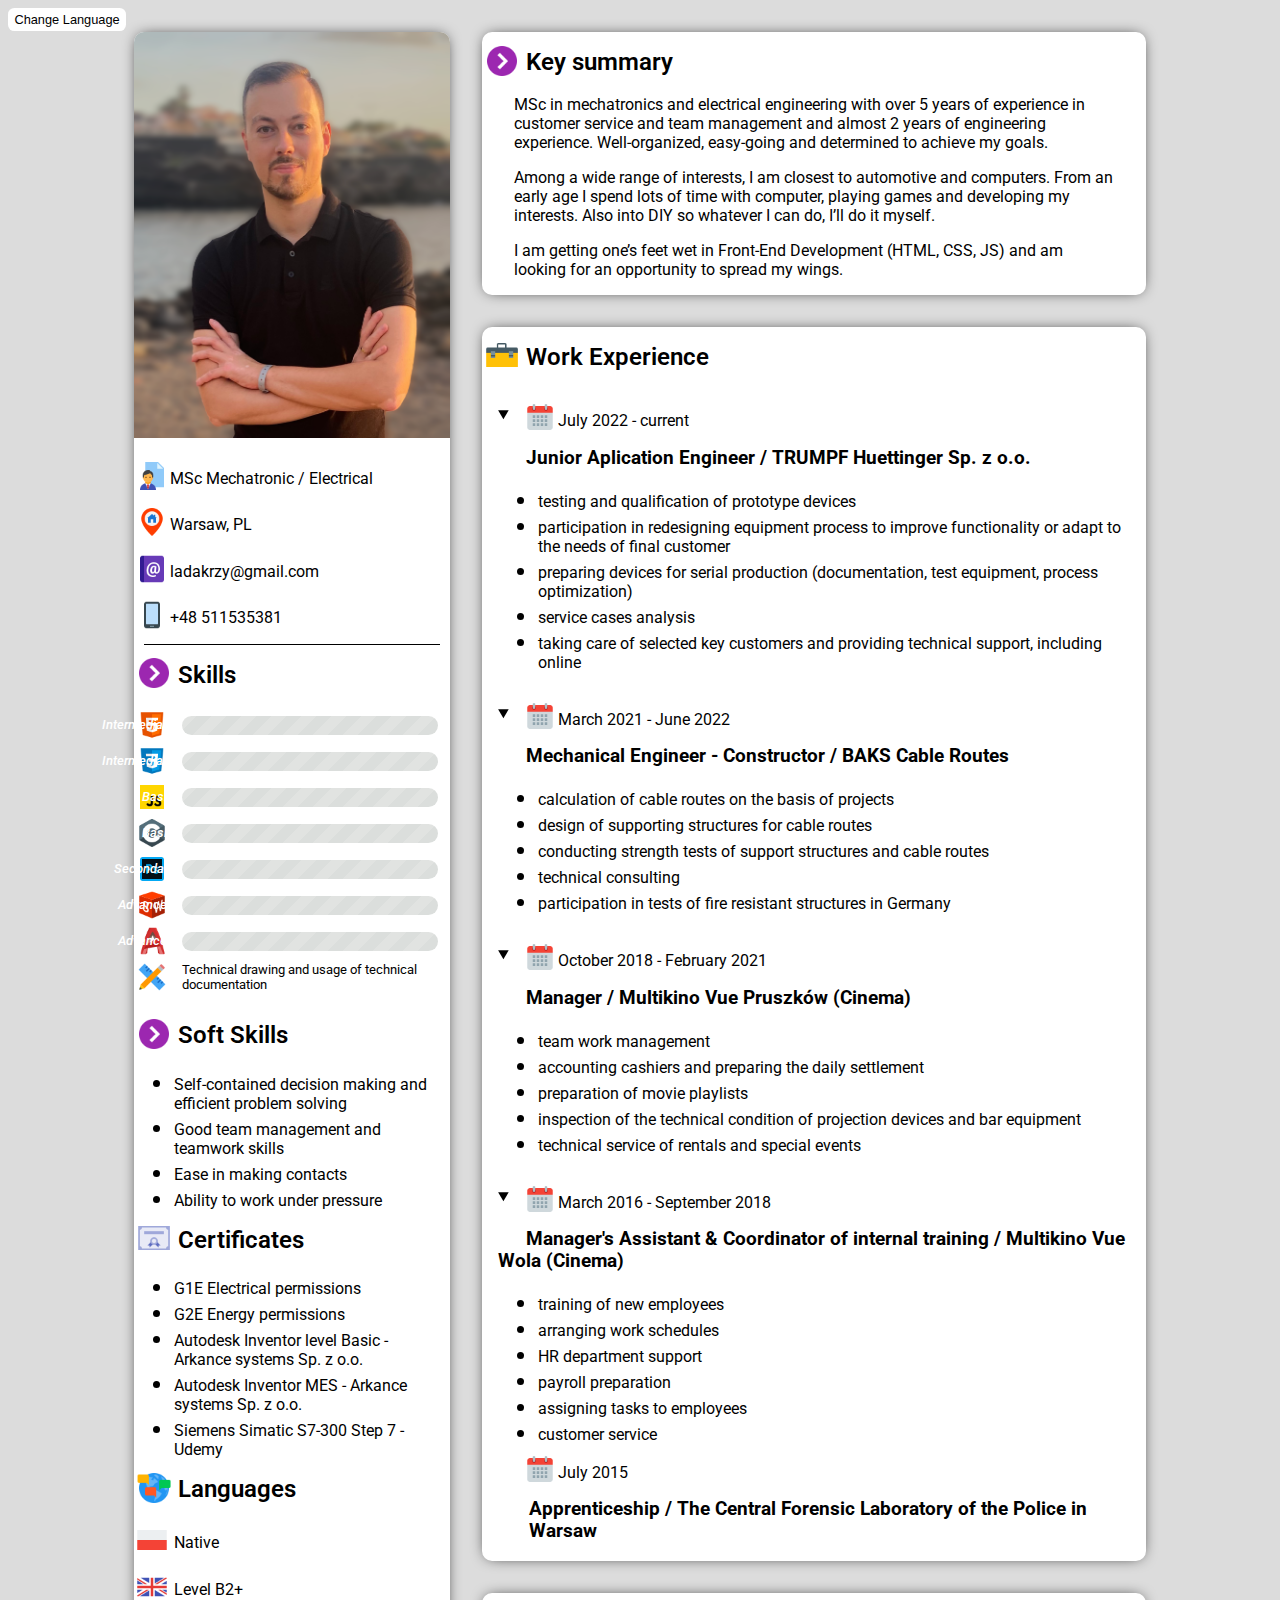
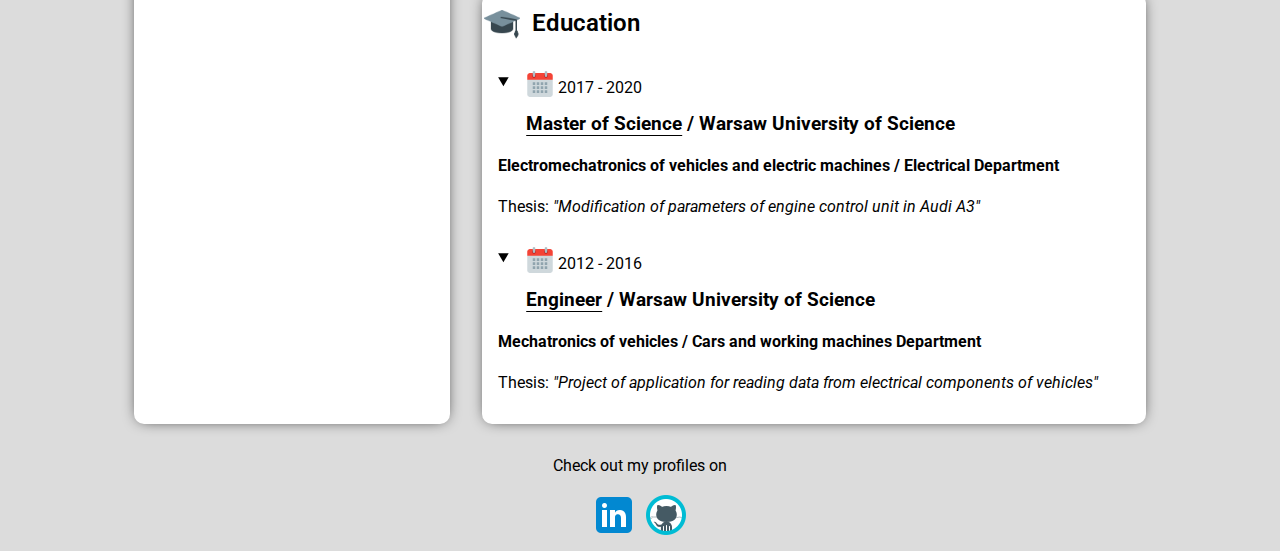
==== commit 5789c503: "Added social & fixing small mistakes" ====
--- a/index.html
+++ b/index.html
@@ -106,19 +106,19 @@
                     <p class="h-large"><img class="content-img" src="img/star.png">Key summary</p>
                     <div class="about">
                         <p>MSc in mechatronics and electrical engineering with over 5 years of experience in customer service and team management and almost 2 years of engineering experience. Well-organized, easy-going and determined to achieve my goals.</p>
-                        <p>Among a wide range of interests, I am closest to automotive and computers. From an early age I spend lots of time with computer, playing games and exploring. Also into DIY so whatever I can do, I’ll do it myself. </p>
+                        <p>Among a wide range of interests, I am closest to automotive and computers. From an early age I spend lots of time with computer, playing games and developing my interests. Also into DIY so whatever I can do, I’ll do it myself. </p>
                         <p>I am getting one’s feet wet in Front-End Development (HTML, CSS, JS) and am looking for an opportunity to spread my wings.</p>
                     </div>
                 </div>
             </div>
             <div class="right-side2">
-<!-----------------Experience----------------->                
+                <!-----------------Experience----------------->                
                 <div class="experience">
                     <p class="h-large"><img class="content-img" src="img/case.png">Work Experience</p>
                     <details open>
                         <summary>
                             <time class="date-range"><img class="ikona" src=img/calendar.png>July 2022 - current </time>
-                            <h3>Aplication Engineer / TRUMPF Huettinger Sp. z o.o.</h3>
+                            <h3>Junior Aplication Engineer / TRUMPF Huettinger Sp. z o.o.</h3>
                         </summary>
                         <ul>
                             <li>testing and qualification of prototype devices</li>
@@ -143,7 +143,7 @@
                     </details>
                     <details open>
                         <summary><time class="date-range"><img class="ikona" src=img/calendar.png>October 2018 - February 2021</time>
-                            <h3>Manager / Multikino Vue Pruszków</h3></summary>
+                            <h3>Manager / Multikino Vue Pruszków (Cinema)</h3></summary>
                         <ul>
                             <li>team work management</li>
                             <li>accounting cashiers and preparing the daily settlement</li>
@@ -155,7 +155,7 @@
                     <details open>
                         <summary>
                             <time class="date-range"><img class="ikona" src=img/calendar.png>March 2016 - September 2018</time>
-                            <h3>Manager's Assistant & Coordinator of internal training / Multikino Vue Wola</h3>
+                            <h3>Manager's Assistant & Coordinator of internal training / Multikino Vue Wola (Cinema)</h3>
                         </summary>
                         <ul>
                             <li>training of new employees</li>
@@ -167,7 +167,7 @@
                         </ul>
                     </details>
                             <time class="date-range police"><img class="ikona" src=img/calendar.png>July 2015</time>
-                            <h3>Apprenticeship / The Central Forensic Laboratory of the Police in Warsaw</h3>    
+                            <h3 class="police">Apprenticeship / The Central Forensic Laboratory of the Police in Warsaw</h3>    
                 </div>
             </div>
 <!-----------------Education----------------->        
@@ -194,8 +194,11 @@
             </div>
         </div>
         <footer>
-            <p>Check out my social media.</p>
-            <p></p>
+            <p>Check out my profiles on</p>
+            <div>
+                <a target="_blank" href="https://www.linkedin.com/in/krzysztof-łada-550217142/"><img class="social" src=img/linkedin.png></a>
+                <a target="_blank" href="https://github.com/Kierooownik"><img class="social" src=img/github.png></a>
+            </div>
         </footer>
     </body>
 
--- a/css/main.css
+++ b/css/main.css
@@ -15,7 +15,11 @@
     "l r3 r3"
     ;
     gap: 2em;
-}
+}/*
+.experience{
+    width: 90%;
+    justify-content: center;
+}*/
 .content-underline{
     background-color: #000;
     height: 1px;
@@ -35,7 +39,6 @@
 }
 .h-large{
     font-size: 1.5em;
-    display: inline-block;
     margin-top: 16px;
     margin-bottom: 16px;
     font-weight: 600;
@@ -80,6 +83,7 @@
 #p-lang{
     position: absolute;
     display: inline-block;
+    top: 0.5em;
 }
 .p-lang-content{
     display: none;
@@ -212,37 +216,37 @@
 }
 @keyframes html{
     100%{
+        width: 65%;
+    }
+}
+@keyframes css {
+    100%{
+        width: 65%;
+    }
+}
+@keyframes js {
+    100%{
+        width: 25%;
+    }
+}
+@keyframes c-sharp {
+    100%{
+        width: 25%;
+    }
+}
+@keyframes photoshop {
+    100%{
+        width: 45%;
+    }
+}
+@keyframes solid {
+    100%{
         width: 75%;
     }
 }
-@keyframes css {
-    100%{
-        width: 80%;
-    }
-}
-@keyframes js {
-    100%{
-        width: 30%;
-    }
-}
-@keyframes c-sharp {
-    100%{
-        width: 20%;
-    }
-}
-@keyframes photoshop {
-    100%{
-        width: 50%;
-    }
-}
-@keyframes solid {
+@keyframes autocad {
     100%{
         width: 75%;
-    }
-}
-@keyframes autocad {
-    100%{
-        width: 80%;
     }
 }
 /*~~-----------------Wskaźniki skills-----------------*/
@@ -264,11 +268,15 @@
     margin: 1em 2em;
 }
 .date-range{
-    margin-left: 1em;
+    display: block;
+    margin-top: -1.5em;
+    margin-left: 1.5em;
+    margin-bottom: 1em;
 }
 h3{
-    display: inline;
-    margin-top: 0rem;
+    display: inline-block;
+    margin-top: 0em;
+    margin-left: 1.5em;
 }
 details{
     margin: 2em 1em;
@@ -278,7 +286,7 @@
     cursor: pointer;
 }
 .police{
-    margin-left: 3em;
+    margin-left: 2.5em;
 }
 #draw{
     font-size: 0.8rem;
@@ -295,4 +303,25 @@
 .science-title{
     text-decoration: underline;
     text-underline-offset: 0.25em;
+}
+/*---------------------Urządzenia mobilne-------------*/
+@media screen and (max-width:900px) {
+.main-content{
+    max-width: 80%;
+    margin: 3em auto;
+    display: grid;
+    grid-template-columns: 1fr 1fr;
+    grid-template-areas: 
+    "l l"
+    "l l"
+    "l l"
+    "r1 r1"
+    "r2 r2"
+    "r3 r3"
+    ;
+    gap: 2em;
+}
+}
+footer{
+    text-align: center;
 }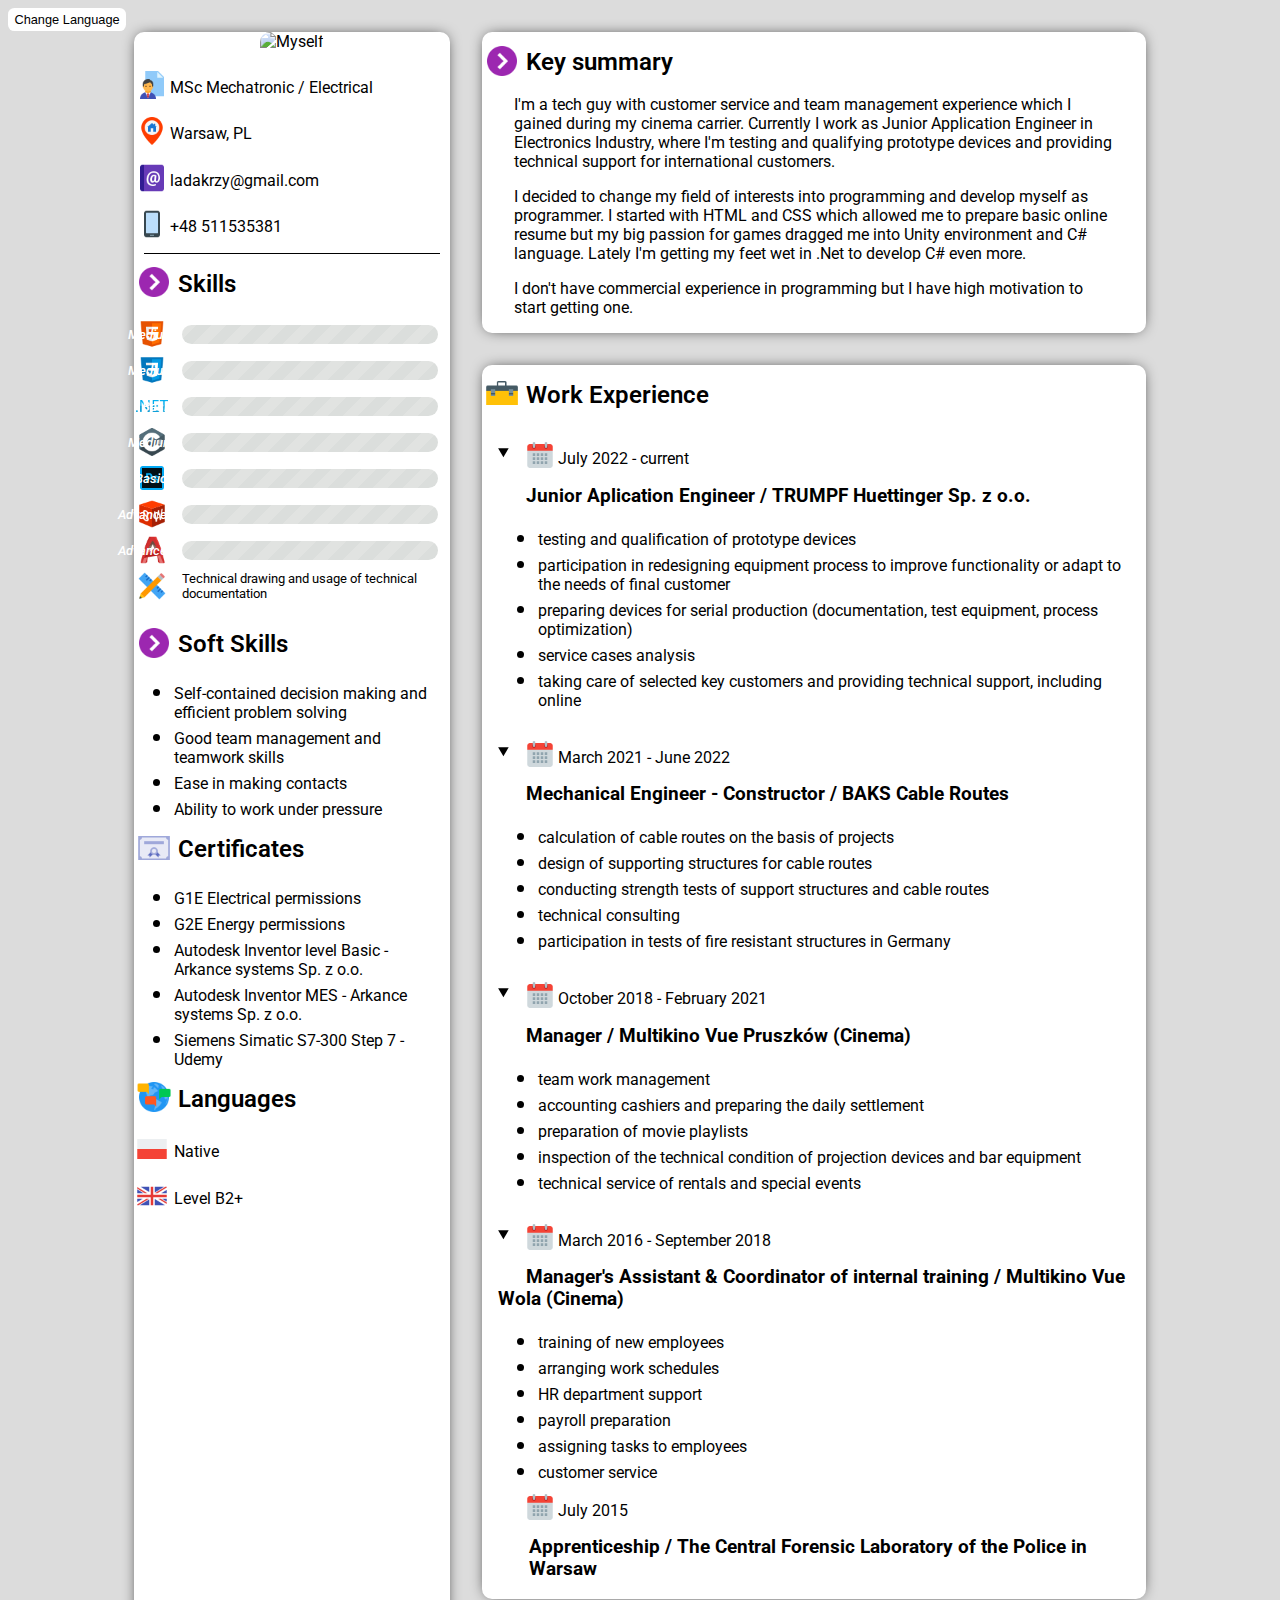
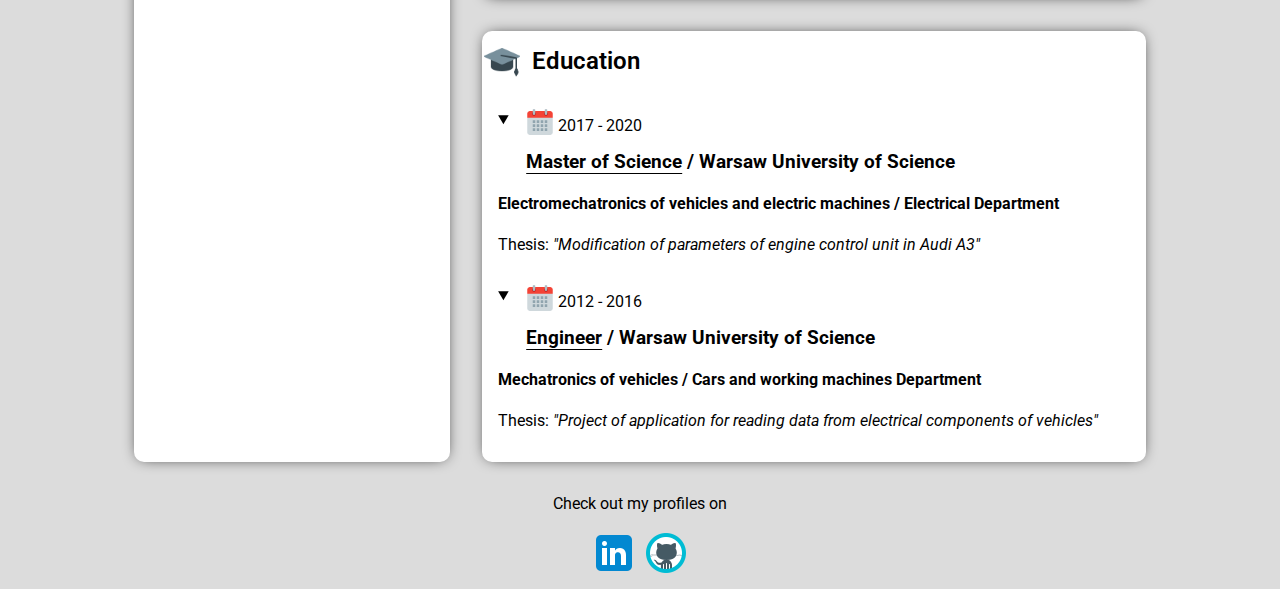
==== commit 305738cd: "Updating information" ====
--- a/index.html
+++ b/index.html
@@ -23,7 +23,7 @@
 <!-----------------Left Side----------------->
             <div class="left-side">
                 <div class="foto">
-                        <img id="avatar" src="img/foto-doc2.png" alt="Myself" title="Krzysztof">
+                        <img id="avatar" src="img/foto-doc3.png" alt="Myself" title="Krzysztof">
                 </div>
                 <div class="info">
                     <p><img class="ikona" src="img/student.png">MSc Mechatronic / Electrical </p>
@@ -36,27 +36,27 @@
                     <p class="h-large"><img class="content-img" src="img/star.png">Skills</p>
                     <div class="skill"><img class="skill-ico" src="img/html5.png">
                         <div class="meter stripes">
-                            <div class="html"><span class="percentage">Intermediate</span></div> 
+                            <div class="html"><span class="percentage">Medium</span></div> 
                         </div>
                     </div>
                     <div class="skill"><img class="skill-ico" src="img/css3.png">
                         <div class="meter stripes">
-                            <div class="css"><span class="percentage">Intermediate</span></div>
-                        </div>
-                    </div>
-                    <div class="skill"><img class="skill-ico" src="img/javascript.png">
-                        <div class="meter stripes">
-                            <div class="js"><span class="percentage">Basic</span></div>
+                            <div class="css"><span class="percentage">Medium</span></div>
+                        </div>
+                    </div>
+                    <div class="skill"><img class="skill-ico" src="img/dotnet.png">
+                        <div class="meter stripes">
+                            <div class="dnet"><span class="percentage">Basic</span></div>
                         </div>
                     </div>
                     <div class="skill"> <img class="skill-ico" src="img/c-sharp.png">
                         <div class="meter stripes">
-                            <div class="c-sharp"><span class="percentage">Basic</span></div>
+                            <div class="c-sharp"><span class="percentage">Medium</span></div>
                         </div>
                     </div>
                     <div class="skill"><img class="skill-ico" src="img/photoshop.png">
                         <div class="meter stripes">
-                            <div class="photoshop"><span class="percentage">Secondary</span></div>
+                            <div class="photoshop"><span class="percentage">Basic+</span></div>
                         </div>
                     </div>
                     <div class="skill"><img class="skill-ico" src="img/solidworks.png">
@@ -105,9 +105,16 @@
                 <div class="summary">
                     <p class="h-large"><img class="content-img" src="img/star.png">Key summary</p>
                     <div class="about">
-                        <p>MSc in mechatronics and electrical engineering with over 5 years of experience in customer service and team management and almost 2 years of engineering experience. Well-organized, easy-going and determined to achieve my goals.</p>
-                        <p>Among a wide range of interests, I am closest to automotive and computers. From an early age I spend lots of time with computer, playing games and developing my interests. Also into DIY so whatever I can do, I’ll do it myself. </p>
-                        <p>I am getting one’s feet wet in Front-End Development (HTML, CSS, JS) and am looking for an opportunity to spread my wings.</p>
+                        <p>I'm a tech guy with customer service and team management experience which I gained during my
+                            cinema carrier. Currently I work as Junior Application Engineer in Electronics Industry, where I'm
+                            testing and qualifying prototype devices and providing technical support for international
+                            customers. </p>
+                        <p>I decided to change my field of interests into programming and develop myself as
+                            programmer. I started with HTML and CSS which allowed me to prepare basic online resume but
+                            my big passion for games dragged me into Unity environment and C# language. Lately I'm getting
+                            my feet wet in .Net to develop C# even more. </p>
+                        <p>I don't have commercial experience in programming
+                            but I have high motivation to start getting one.</p>
                     </div>
                 </div>
             </div>
--- a/css/main.css
+++ b/css/main.css
@@ -175,11 +175,11 @@
     border-radius: 0.6rem;
     animation: css 0.5s linear forwards;
 }
-.js{
-    background-color: #2fce44ad;
-    height: 1.2rem;
-    border-radius: 0.6rem;
-    animation: js 0.5s linear forwards;
+.dnet{
+    background-color: #2fce44ad;
+    height: 1.2rem;
+    border-radius: 0.6rem;
+    animation: dnet 0.5s linear forwards;
 }
 .c-sharp{
     background-color: #2fce44ad;
@@ -216,27 +216,27 @@
 }
 @keyframes html{
     100%{
-        width: 65%;
+        width: 55%;
     }
 }
 @keyframes css {
     100%{
-        width: 65%;
-    }
-}
-@keyframes js {
-    100%{
-        width: 25%;
+        width: 55%;
+    }
+}
+@keyframes dnet {
+    100%{
+        width: 15%;
     }
 }
 @keyframes c-sharp {
     100%{
-        width: 25%;
+        width: 50%;
     }
 }
 @keyframes photoshop {
     100%{
-        width: 45%;
+        width: 30%;
     }
 }
 @keyframes solid {
